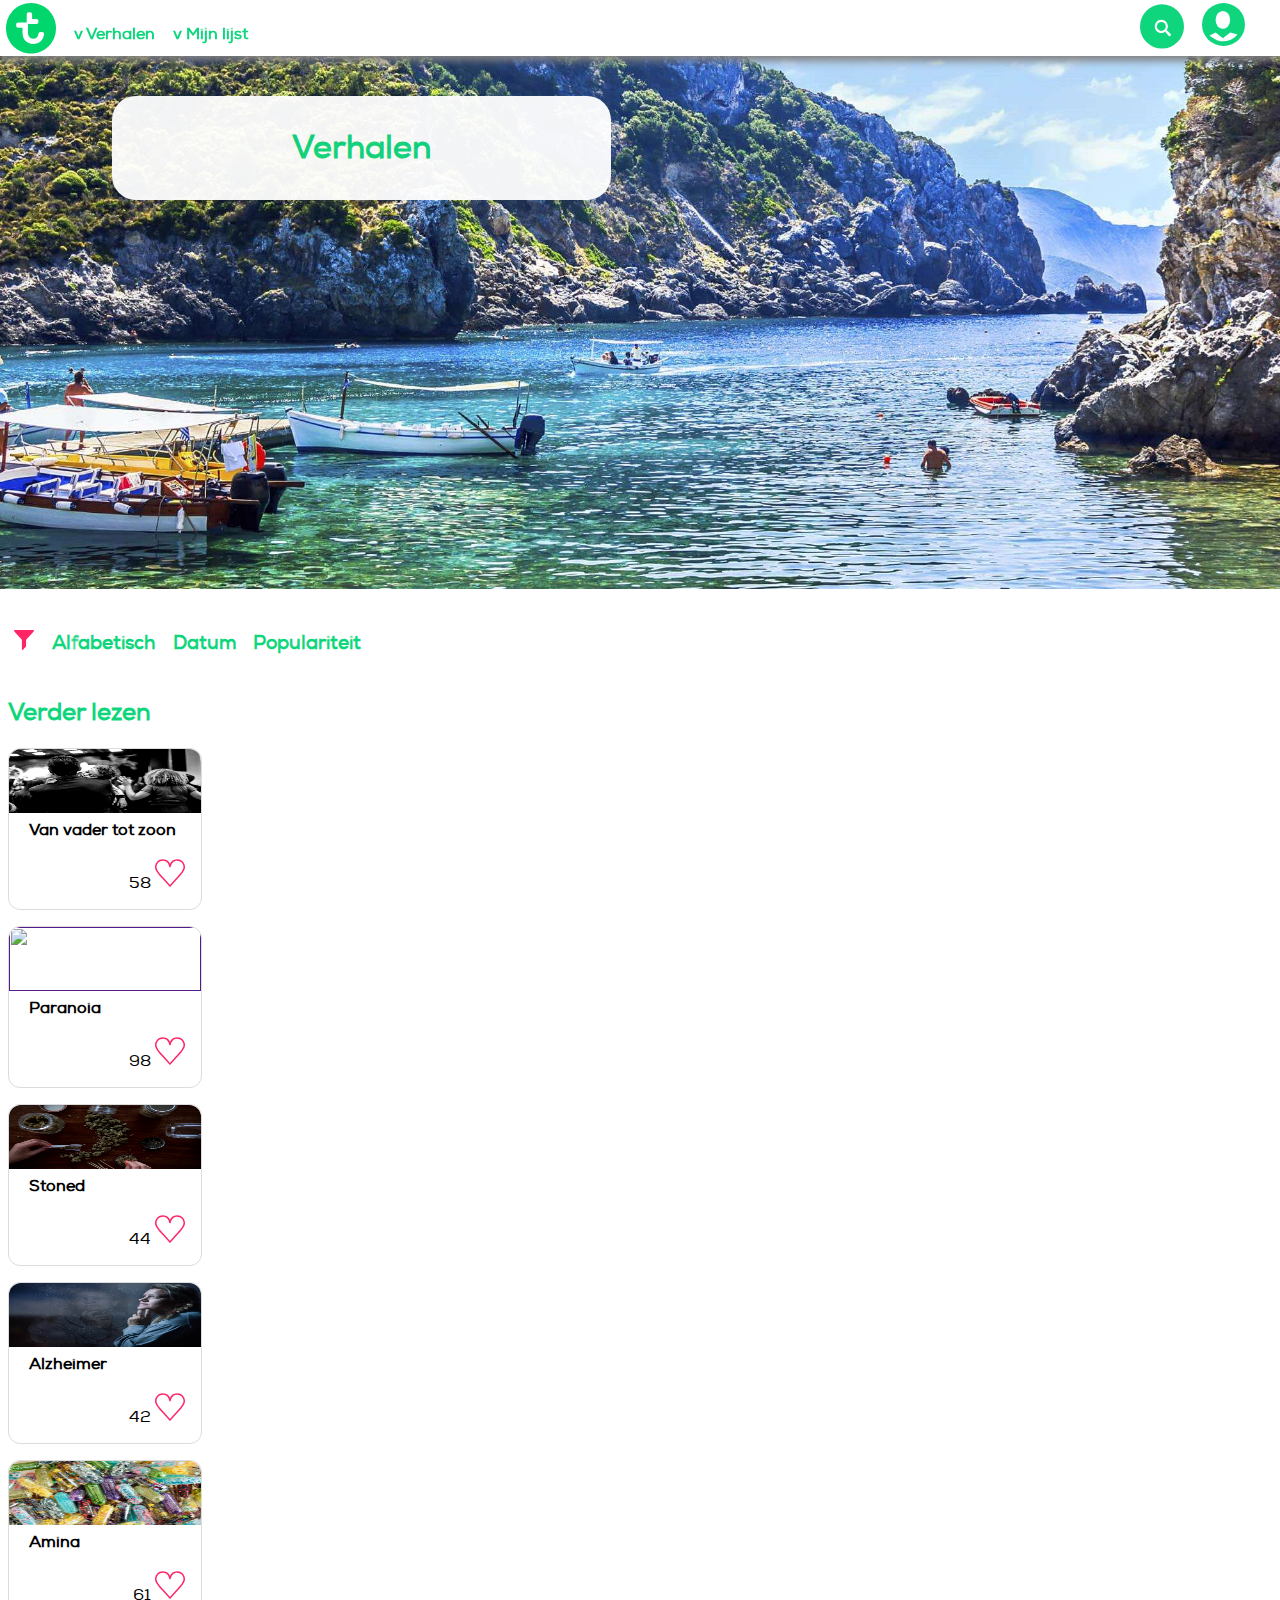
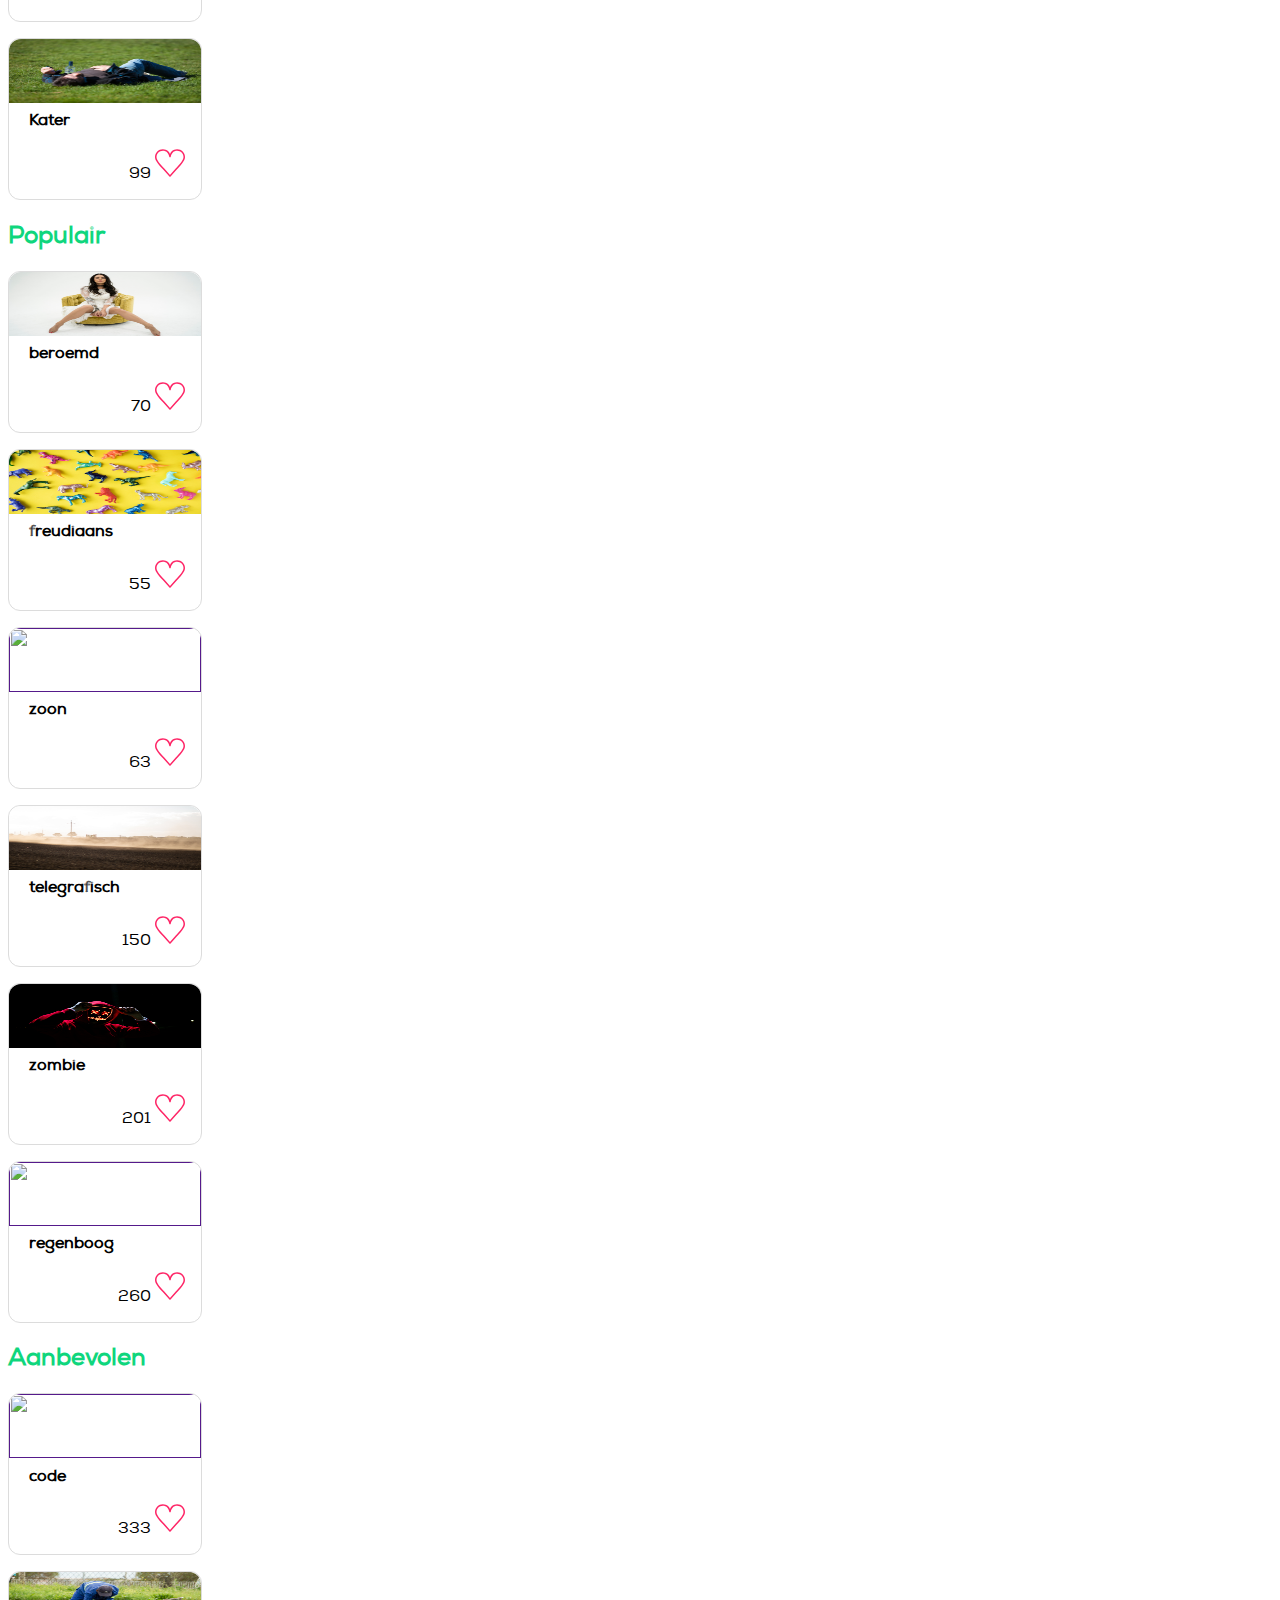
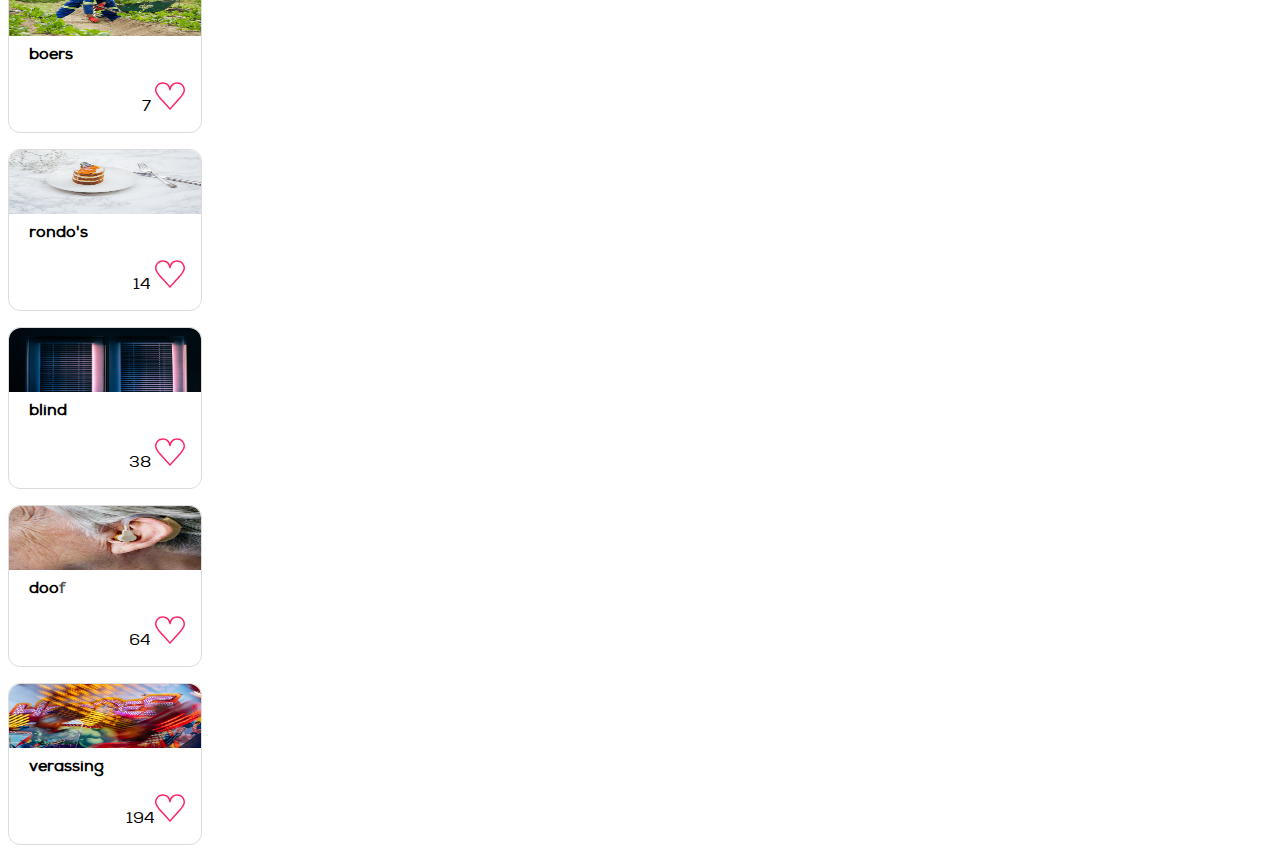
==== index.html @ 75cd0345 "nav got more space" ====
<!DOCTYPE html>
<html lang="en">

<head>
    <meta charset="utf-8">
    <meta name="author" content="Jemiah Sewradj">
    <link rel="stylesheet" href="stylesheet.css">
    <title>Transavia</title>
    

</head>

<body>
   <header>
       <nav>
        <ul>
            <li><a href=""><img src="afbeeldingen/transavia-vector-logo.svg" alt="logo" width="50">

                </a></li>
            <li><a href="">
                    <h4>v Verhalen</h4>
                </a></li>
            <li><a href="">
                    <h4>v Mijn lijst</h4>
                </a>
            </li>
            <li><a href=""><img src="afbeeldingen/zoek.svg" alt="" width="44"></a></li>
            <li><a href=""><img src="afbeeldingen/inloggen.svg" alt="" width="43"></a></li>
        </ul>

    </nav>
   </header>
    <main>
    <img src="afbeeldingen/strand.jpg" alt="">
    <h1>Verhalen</h1>
    <form action="index.html">
        <ul>
            <li><img src="afbeeldingen/filter.svg" alt="" width="20"></li>
            <li><h3>Alfabetisch</h3></li>
            <li><h3>Datum</h3></li>
            <li><h3>Populariteit</h3></li>
        </ul>
    </form>


    <div>
        <section>
            <h2>Verder lezen</h2>
            <a href="">
                <article>
                    <img src="afbeeldingen/vanvadertotzoon.jpg" alt="" width="90">
                    <h4>Van vader tot zoon</h4>
                    <div>58 <img src="afbeeldingen/heart.svg" alt="" width="30"></div>
                </article>
            </a>
            <a href="">
                <article>
                    <img src="afbeeldingen/boos.jpg" alt="">
                    <h4>Paranoia</h4>
                    <div>98 <img src="afbeeldingen/heart.svg" alt="" width="30"></div>
                </article>
            </a>
            <a href="">
                <article>
                    <img src="afbeeldingen/stoned.jpg" alt="" width="90">
                    <h4>Stoned</h4>
                    <div>44 <img src="afbeeldingen/heart.svg" alt="" width="30"></div>
                </article>
            </a>
            <a href="">
                <article>
                    <img src="afbeeldingen/alzheimer.jpg" alt="" width="90">
                    <h4>Alzheimer</h4>
                    <div>42 <img src="afbeeldingen/heart.svg" alt="" width="30"></div>
                </article>
            </a>
            <a href="">
                <article>
                    <img src="afbeeldingen/amina.jpg" alt="" width="90">
                    <h4>Amina</h4>
                    <div>61 <img src="afbeeldingen/heart.svg" alt="" width="30"></div>
                </article>
            </a>
            <a href="">
                <article>
                    <img src="afbeeldingen/kater.jpg" alt="">
                    <h4>Kater</h4>
                    <div>99 <img src="afbeeldingen/heart.svg" alt="" width="30"></div>
                </article>
            </a>
        </section>
    </div>
    <div>

        <section>
            <h2>Populair</h2>
            <a href="">
                <article>
                    <img src="afbeeldingen/beroemd.jpg" alt="" width="90">
                    <h4>beroemd</h4>
                    <div>70 <img src="afbeeldingen/heart.svg" alt="" width="30"></div>
                </article>
            </a>
            <a href="">
                <article>
                    <img src="afbeeldingen/freudiaans.jpg" alt="" width="90">
                    <h4>freudiaans</h4>
                    <div>55 <img src="afbeeldingen/heart.svg" alt="" width="30"></div>
                </article>
            </a>
            <a href="">
                <article>
                    <img src="afbeeldingen/zoon.jpg" alt="" width="90">
                    <h4>zoon</h4>
                    <div>63 <img src="afbeeldingen/heart.svg" alt="" width="30"></div>
                </article>
            </a>
            <a href="">
                <article>
                    <img src="afbeeldingen/telegraaf.jpg" alt="" width="90">
                    <h4>telegrafisch</h4>
                    <div>150 <img src="afbeeldingen/heart.svg" alt="" width="30"></div>
                </article>
            </a>
            <a href="">
                <article>
                    <img src="afbeeldingen/zombie.jpg" alt="" width="90">
                    <h4>zombie</h4>
                    <div>201 <img src="afbeeldingen/heart.svg" alt="" width="30"></div>
                </article>
            </a>
            <a href="">
                <article>
                    <img src="afbeeldingen/regenboog.jpg" alt="">
                    <h4>regenboog</h4>
                    <div>260 <img src="afbeeldingen/heart.svg" alt="" width="30"></div>
                </article>
            </a>
        </section>
    </div>

    <div>
        <section>
            <h2>Aanbevolen</h2>
            <a href="">
                <article>
                    <img src="afbeeldingen/code.jpg" alt="" width="90">
                    <h4>code</h4>
                    <div>333 <img src="afbeeldingen/heart.svg" alt="" width="30"></div>
                </article>
            </a>
            <a href="">
                <article>
                    <img src="afbeeldingen/boers.jpg" alt="" width="90">
                    <h4>boers</h4>
                    <div>7 <img src="afbeeldingen/heart.svg" alt="" width="30"></div>
                </article>
            </a>
            <a href="">
                <article>
                    <img src="afbeeldingen/rondo.jpg" alt="" width="90">
                    <h4>rondo's</h4>
                    <div>14 <img src="afbeeldingen/heart.svg" alt="" width="30"></div>
                </article>
            </a>
            <a href="">
                <article>
                    <img src="afbeeldingen/blind.jpg" alt="" width="90">
                    <h4>blind</h4>
                    <div>38 <img src="afbeeldingen/heart.svg" alt="" width="30"></div>
                </article>
            </a>
            <a href="">
                <article>
                    <img src="afbeeldingen/doof.jpg" alt="" width="90">
                    <h4>doof</h4>
                    <div>64 <img src="afbeeldingen/heart.svg" alt="" width="30"></div>
                </article>
            </a>
            <a href="">
                <article>
                    <img src="afbeeldingen/verassing.jpg" alt="" width="90">
                    <h4>verassing</h4>

                    <div>194<img src="afbeeldingen/heart.svg" alt="" width="30"></div>
                </article>
            </a>
        </section>
    </div>
</main>
</body>



</html>
---- stylesheet.css ----
/*bron: https://www.youtube.com/watch?v=QhhYZJFOZnY*/
@font-face {
    font-family: 'nexa';
    src: url(fonts/Nexa_Regular-webfont.ttf);
    font-style: normal;
}

body {
    background: white;
    margin-top: 0;
}

main {
    padding-top: 3.5rem;
}

h1,h2,h3,h4,h5 {
    color: #0FD67D;
    font: 2.375rem;
    font-family: nexa;
}

button {
    border-radius: 0.125em;
    background: #0FD67D;
    color: white;
    border: black;
}

a {
    text-decoration-line: none;
}

main+div {
    display: flex;
    justify-content: left;
    overflow-x: scroll;
    overflow: hidden;
}

article {
    border-radius: .75em;
    width: 12em;
    height: 10em;
    position: relative;
    border: .05em solid gainsboro;
    background: white;
    margin-bottom: 1em;
}

article:nth-of-type(1) div {
    position: absolute;
    right: 1em;
    bottom: 1em;
    margin-left:-0.5em;  
    font-family: nexa;
    color: black;
}

article > img {
    border: 2em;
    position: absolute;
    width: 12em;
    height: 4em;
    border-top-left-radius: .75em;
    border-top-right-radius: .75em;
}

article:nth-of-type(1) h4 {
    padding-top: 2em;
    position: absolute;
    left: 1.125em;
    padding: .125em;
    top: 3em;
    font-family: nexa;
    color: black;
    
    
}

ul {
    list-style: none;
    flex-direction: row;
    display: flex;
    padding: .2em;
    padding-left: 1em;
    margin-left: 0em;
}

nav > ul {
    box-sizing: border-box;
    box-shadow: 0em .3em .5em grey;
    position: fixed;
    background: white;
    z-index: 100;
    width: 100vw; 
    margin-top: 0;
    margin-left: -0.5em;
    height: 3.5rem; 
}


form > ul {
    background-color: #F3E5D9#FE2566;
    width: 100vw;
    margin-right: -1em;
    
}

form > ul > li > img{
    margin-top:1.1em;
    margin-left: .3em;
}

li {
    margin-right: 2em;
    margin-left: -.9em;
}

h1 {
    text-align: center;
    background-color: white;
    opacity: 0.95;
    padding: 1em;
    margin-left: 2em;
    margin-right: 2em;
    margin-top: -1em;
    border-radius: .75em;
    position: absolute;
    top: 4em;
    left:1.5em;
    width: 34vw;


}
main>img{
    width: 100vw;
    margin-left: -0.5em;  
}

nav > ul > li:nth-child(3){
   flex-grow: 2;
margin-right: -2em;

}
nav > ul > li:nth-child(1){
    margin-left: -.6em;
}
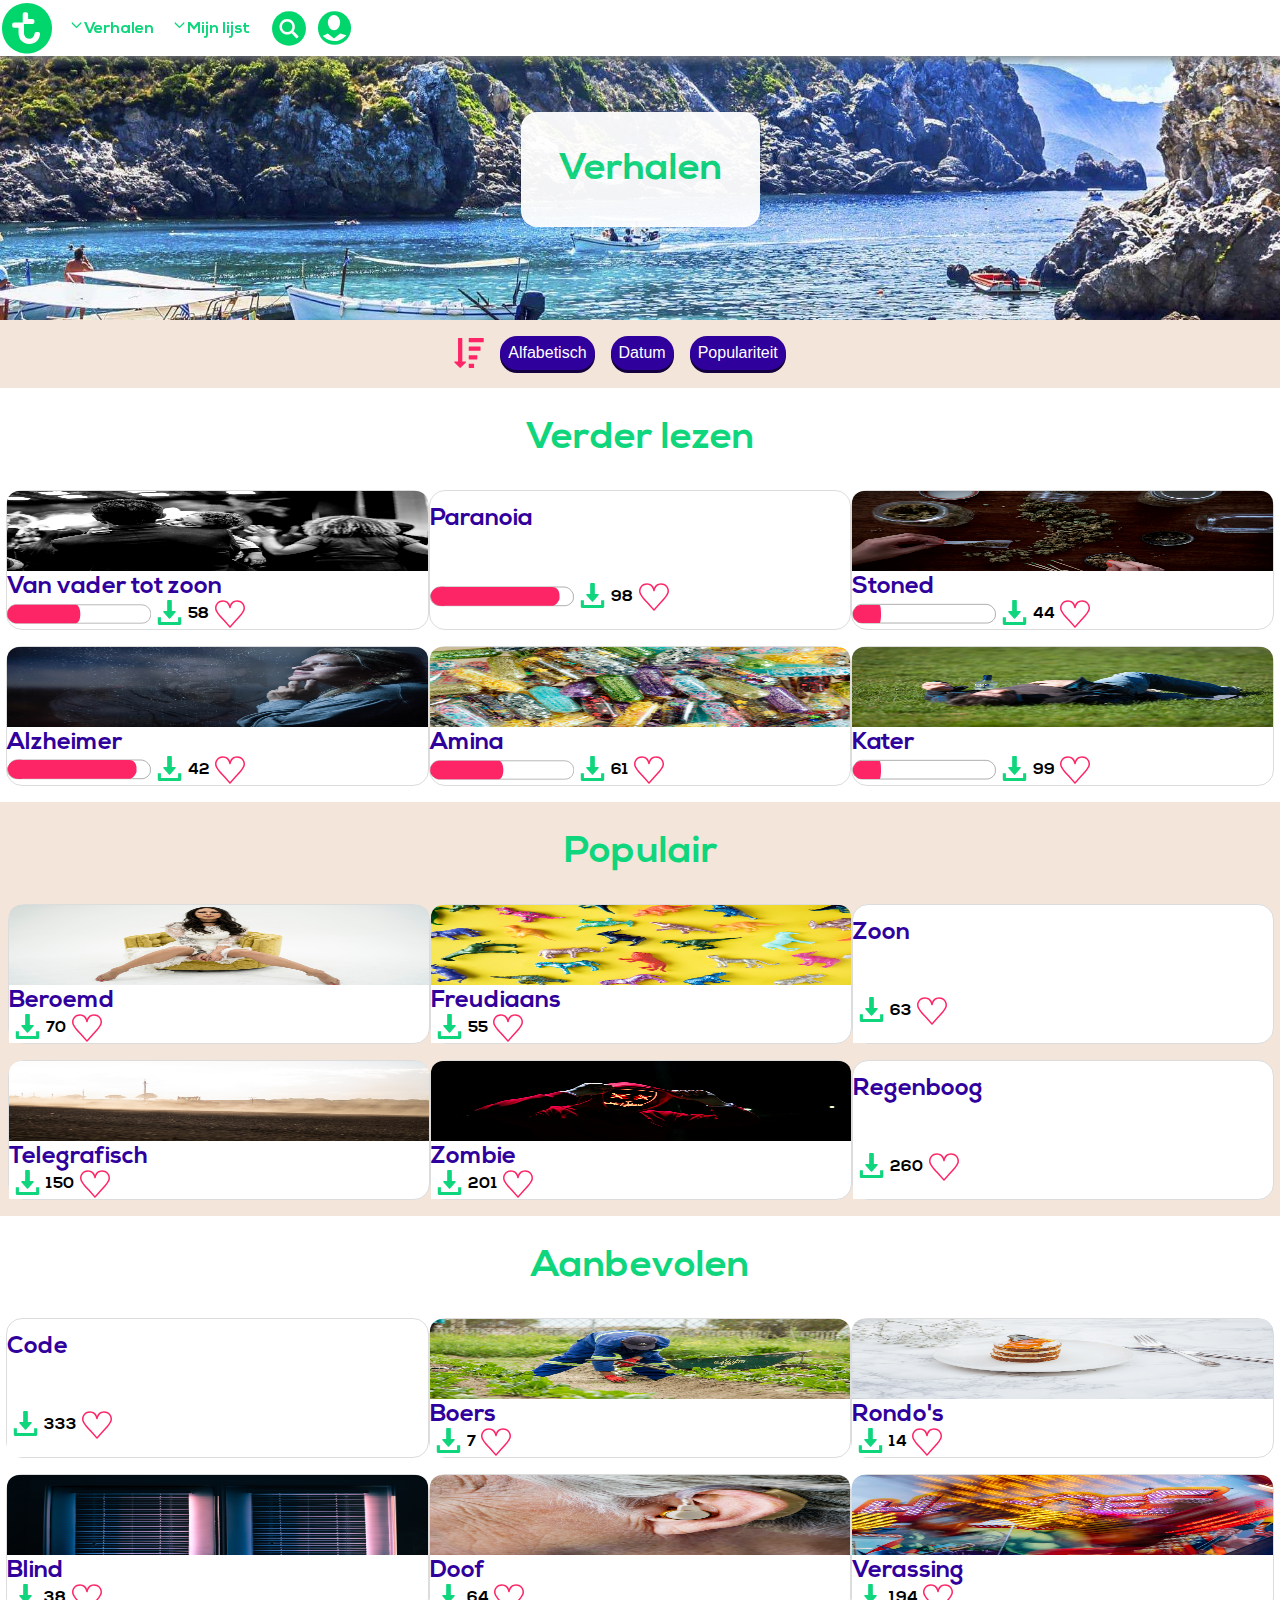
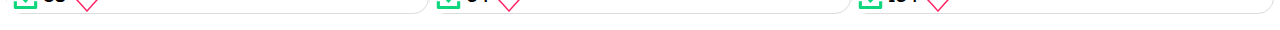
==== commit 440c6872: "verbeteringen" ====
--- a/index.html
+++ b/index.html
@@ -4,190 +4,260 @@
 <head>
     <meta charset="utf-8">
     <meta name="author" content="Jemiah Sewradj">
+    <meta name="viewport" content="width=device-width, initial-scale=1.0">
     <link rel="stylesheet" href="stylesheet.css">
     <title>Transavia</title>
-    
+
 
 </head>
 
 <body>
-   <header>
-       <nav>
-        <ul>
-            <li><a href=""><img src="afbeeldingen/transavia-vector-logo.svg" alt="logo" width="50">
-
-                </a></li>
-            <li><a href="">
-                    <h4>v Verhalen</h4>
-                </a></li>
-            <li><a href="">
-                    <h4>v Mijn lijst</h4>
-                </a>
-            </li>
-            <li><a href=""><img src="afbeeldingen/zoek.svg" alt="" width="44"></a></li>
-            <li><a href=""><img src="afbeeldingen/inloggen.svg" alt="" width="43"></a></li>
-        </ul>
-
-    </nav>
-   </header>
+    <header>
+        <nav>
+            <ul>
+                <li><a href=""><img src="afbeeldingen/transavia-vector-logo.svg" alt="logo" width="50"></a></li>
+                <li>
+                    <a href="index.html"><img src="afbeeldingen/down-arrow.svg" alt="" width="15">Verhalen</a>
+                </li>
+                <li><a href="mijnlijst.html">
+                        <img src="afbeeldingen/down-arrow.svg" alt="" width="15">Mijn lijst
+                    </a>
+                </li>
+                <li><a href=""><img src="afbeeldingen/zoek-icoon.svg" alt="" width="44"></a></li>
+                <li><a href="inloggen.html"><img src="afbeeldingen/inlog-icoon.svg" alt="" width="43"></a></li>
+            </ul>
+
+        </nav>
+        <h1>Verhalen</h1>
+    </header>
     <main>
-    <img src="afbeeldingen/strand.jpg" alt="">
-    <h1>Verhalen</h1>
-    <form action="index.html">
-        <ul>
-            <li><img src="afbeeldingen/filter.svg" alt="" width="20"></li>
-            <li><h3>Alfabetisch</h3></li>
-            <li><h3>Datum</h3></li>
-            <li><h3>Populariteit</h3></li>
-        </ul>
-    </form>
-
-
-    <div>
+
+        <form action="index.html">
+            <ul>
+                <li><img src="afbeeldingen/sort-by-attributes.svg" alt="" width="30"></li>
+                <li>
+                    <button>
+                        Alfabetisch
+                    </button>
+                </li>
+                <li>
+                    <button>
+                        Datum
+                    </button>
+                </li>
+                <li>
+                    <button>
+                        Populariteit
+                    </button>
+                </li>
+            </ul>
+        </form>
+
+
         <section>
             <h2>Verder lezen</h2>
-            <a href="">
-                <article>
-                    <img src="afbeeldingen/vanvadertotzoon.jpg" alt="" width="90">
-                    <h4>Van vader tot zoon</h4>
-                    <div>58 <img src="afbeeldingen/heart.svg" alt="" width="30"></div>
-                </article>
-            </a>
-            <a href="">
-                <article>
-                    <img src="afbeeldingen/boos.jpg" alt="">
-                    <h4>Paranoia</h4>
+            <div>
+                <article>
+                    <a href="">
+                        <img src="afbeeldingen/vanvadertotzoon.jpg" alt="" width="90">
+                        <h4>Van vader tot zoon</h4>
+                    </a>
+                    <footer>
+                        <img class="progressiebalk" src="afbeeldingen/progressie.svg" alt="">
+                        <button><img src="afbeeldingen/download.svg" alt="" width="25"></button>
+                        <div>58 <img src="afbeeldingen/heart.svg" alt="" width="30"></div>
+                    </footer>
+                </article>
+
+
+                <article>
+                    <a href="">
+                        <img src="afbeeldingen/boos.jpg" alt="">
+                        <h4>Paranoia</h4>
+                    </a>
+                    <img class="progressiebalk" src="afbeeldingen/progressie1.0.svg" alt="">
+                    <button><img src="afbeeldingen/download.svg" alt="" width="25"></button>
                     <div>98 <img src="afbeeldingen/heart.svg" alt="" width="30"></div>
                 </article>
-            </a>
-            <a href="">
-                <article>
-                    <img src="afbeeldingen/stoned.jpg" alt="" width="90">
-                    <h4>Stoned</h4>
+
+
+                <article>
+                    <a href="">
+                        <img src="afbeeldingen/stoned.jpg" alt="" width="90">
+                        <h4>Stoned</h4>
+                    </a>
+                    <img class="progressiebalk" src="afbeeldingen/progressie2.0.svg" alt="">
+                    <button><img src="afbeeldingen/download.svg" alt="" width="25"></button>
                     <div>44 <img src="afbeeldingen/heart.svg" alt="" width="30"></div>
                 </article>
-            </a>
-            <a href="">
-                <article>
-                    <img src="afbeeldingen/alzheimer.jpg" alt="" width="90">
-                    <h4>Alzheimer</h4>
+
+                <article>
+                    <a href="">
+                        <img src="afbeeldingen/alzheimer.jpg" alt="" width="90">
+                        <h4>Alzheimer</h4>
+                    </a>
+                    <img class="progressiebalk" src="afbeeldingen/progressie1.0.svg" alt="">
+                    <button><img src="afbeeldingen/download.svg" alt="" width="25"></button>
                     <div>42 <img src="afbeeldingen/heart.svg" alt="" width="30"></div>
                 </article>
-            </a>
-            <a href="">
-                <article>
-                    <img src="afbeeldingen/amina.jpg" alt="" width="90">
-                    <h4>Amina</h4>
+
+
+                <article>
+                    <a href="">
+                        <img src="afbeeldingen/amina.jpg" alt="" width="90">
+                        <h4>Amina</h4>
+                    </a>
+                    <img class="progressiebalk" src="afbeeldingen/progressie.svg" alt="">
+                    <button><img src="afbeeldingen/download.svg" alt="" width="25"></button>
                     <div>61 <img src="afbeeldingen/heart.svg" alt="" width="30"></div>
                 </article>
-            </a>
-            <a href="">
-                <article>
-                    <img src="afbeeldingen/kater.jpg" alt="">
-                    <h4>Kater</h4>
+
+
+                <article>
+                    <a href="">
+                        <img src="afbeeldingen/kater.jpg" alt="">
+                        <h4>Kater</h4>
+                    </a>
+                    <img class="progressiebalk" src="afbeeldingen/progressie2.0.svg" alt="">
+                    <button><img src="afbeeldingen/download.svg" alt="" width="25"></button>
                     <div>99 <img src="afbeeldingen/heart.svg" alt="" width="30"></div>
                 </article>
-            </a>
+
+            </div>
         </section>
-    </div>
-    <div>
 
         <section>
             <h2>Populair</h2>
-            <a href="">
-                <article>
-                    <img src="afbeeldingen/beroemd.jpg" alt="" width="90">
-                    <h4>beroemd</h4>
+            <div>
+
+                <article>
+                    <a href="">
+                        <img src="afbeeldingen/beroemd.jpg" alt="" width="90">
+                        <h4>Beroemd</h4>
+                    </a>
+                    <button><img src="afbeeldingen/download.svg" alt="" width="25"></button>
                     <div>70 <img src="afbeeldingen/heart.svg" alt="" width="30"></div>
                 </article>
-            </a>
-            <a href="">
-                <article>
-                    <img src="afbeeldingen/freudiaans.jpg" alt="" width="90">
-                    <h4>freudiaans</h4>
+
+
+                <article>
+                    <a href="">
+                        <img src="afbeeldingen/freudiaans.jpg" alt="" width="90">
+                        <h4>Freudiaans</h4>
+                    </a>
+                    <button><img src="afbeeldingen/download.svg" alt="" width="25"></button>
                     <div>55 <img src="afbeeldingen/heart.svg" alt="" width="30"></div>
                 </article>
-            </a>
-            <a href="">
-                <article>
-                    <img src="afbeeldingen/zoon.jpg" alt="" width="90">
-                    <h4>zoon</h4>
+
+
+                <article>
+                    <a href="">
+                        <img src="afbeeldingen/zoon.jpg" alt="" width="90">
+                        <h4>Zoon</h4>
+                    </a>
+                    <button><img src="afbeeldingen/download.svg" alt="" width="25"></button>
                     <div>63 <img src="afbeeldingen/heart.svg" alt="" width="30"></div>
                 </article>
-            </a>
-            <a href="">
-                <article>
-                    <img src="afbeeldingen/telegraaf.jpg" alt="" width="90">
-                    <h4>telegrafisch</h4>
+
+
+                <article>
+                    <a href="">
+                        <img src="afbeeldingen/telegraaf.jpg" alt="" width="90">
+                        <h4>Telegrafisch</h4>
+                    </a>
+                    <button><img src="afbeeldingen/download.svg" alt="" width="25"></button>
                     <div>150 <img src="afbeeldingen/heart.svg" alt="" width="30"></div>
                 </article>
-            </a>
-            <a href="">
-                <article>
-                    <img src="afbeeldingen/zombie.jpg" alt="" width="90">
-                    <h4>zombie</h4>
+
+
+                <article>
+                    <a href="">
+                        <img src="afbeeldingen/zombie.jpg" alt="" width="90">
+                        <h4>Zombie</h4>
+                    </a>
+                    <button><img src="afbeeldingen/download.svg" alt="" width="25"></button>
                     <div>201 <img src="afbeeldingen/heart.svg" alt="" width="30"></div>
                 </article>
-            </a>
-            <a href="">
-                <article>
-                    <img src="afbeeldingen/regenboog.jpg" alt="">
-                    <h4>regenboog</h4>
+
+
+                <article>
+                    <a href="">
+                        <img src="afbeeldingen/regenboog.jpg" alt="">
+                        <h4>Regenboog</h4>
+                    </a>
+                    <button><img src="afbeeldingen/download.svg" alt="" width="25"></button>
                     <div>260 <img src="afbeeldingen/heart.svg" alt="" width="30"></div>
                 </article>
-            </a>
+
+            </div>
         </section>
-    </div>
-
-    <div>
+
         <section>
             <h2>Aanbevolen</h2>
-            <a href="">
-                <article>
-                    <img src="afbeeldingen/code.jpg" alt="" width="90">
-                    <h4>code</h4>
+            <div>
+                <article>
+                    <a href="">
+                        <img src="afbeeldingen/code.jpg" alt="" width="90">
+                        <h4>Code</h4>
+                    </a>
+                    <button><img src="afbeeldingen/download.svg" alt="" width="25"></button>
                     <div>333 <img src="afbeeldingen/heart.svg" alt="" width="30"></div>
                 </article>
-            </a>
-            <a href="">
-                <article>
-                    <img src="afbeeldingen/boers.jpg" alt="" width="90">
-                    <h4>boers</h4>
+
+
+                <article>
+                    <a href="">
+                        <img src="afbeeldingen/boers.jpg" alt="" width="90">
+                        <h4>Boers</h4>
+                    </a>
+                    <button><img src="afbeeldingen/download.svg" alt="" width="25"></button>
                     <div>7 <img src="afbeeldingen/heart.svg" alt="" width="30"></div>
                 </article>
-            </a>
-            <a href="">
-                <article>
-                    <img src="afbeeldingen/rondo.jpg" alt="" width="90">
-                    <h4>rondo's</h4>
+
+
+                <article>
+                    <a href="">
+                        <img src="afbeeldingen/rondo.jpg" alt="" width="90">
+                        <h4>Rondo's</h4>
+                    </a>
+                    <button><img src="afbeeldingen/download.svg" alt="" width="25"></button>
                     <div>14 <img src="afbeeldingen/heart.svg" alt="" width="30"></div>
                 </article>
-            </a>
-            <a href="">
-                <article>
-                    <img src="afbeeldingen/blind.jpg" alt="" width="90">
-                    <h4>blind</h4>
+
+
+                <article>
+                    <a href="">
+                        <img src="afbeeldingen/blind.jpg" alt="" width="90">
+                        <h4>Blind</h4>
+                    </a>
+                    <button><img src="afbeeldingen/download.svg" alt="" width="25"></button>
                     <div>38 <img src="afbeeldingen/heart.svg" alt="" width="30"></div>
                 </article>
-            </a>
-            <a href="">
-                <article>
-                    <img src="afbeeldingen/doof.jpg" alt="" width="90">
-                    <h4>doof</h4>
+
+
+                <article>
+                    <a href="">
+                        <img src="afbeeldingen/doof.jpg" alt="" width="90">
+                        <h4>Doof</h4>
+                    </a>
+                    <button><img src="afbeeldingen/download.svg" alt="" width="25"></button>
                     <div>64 <img src="afbeeldingen/heart.svg" alt="" width="30"></div>
                 </article>
-            </a>
-            <a href="">
-                <article>
-                    <img src="afbeeldingen/verassing.jpg" alt="" width="90">
-                    <h4>verassing</h4>
-
+
+
+                <article>
+                    <a href="">
+                        <img src="afbeeldingen/verassing.jpg" alt="" width="90">
+                        <h4>Verassing</h4>
+                    </a>
+                    <button><img src="afbeeldingen/download.svg" alt="" width="25"></button>
                     <div>194<img src="afbeeldingen/heart.svg" alt="" width="30"></div>
                 </article>
-            </a>
+
+            </div>
         </section>
-    </div>
-</main>
+
+    </main>
 </body>
 
 
--- a/stylesheet.css
+++ b/stylesheet.css
@@ -1,150 +1,388 @@
 /*bron: https://www.youtube.com/watch?v=QhhYZJFOZnY*/
+
 @font-face {
     font-family: 'nexa';
-    src: url(fonts/Nexa_Regular-webfont.ttf);
+    src: url(fonts/Nexa_Bold.ttf);
     font-style: normal;
 }
 
 body {
     background: white;
+    margin: 0;
+    width: 100vw;
+    padding: 0;
+    font-family: nexa;
+}
+
+* {
+    box-sizing: border-box;
+}
+
+h1,
+h2,
+h3 {
+    color: #0FD67D;
+
+    font-size: 2.375rem;
+}
+
+section > h2 {
+    text-align: center;
+}
+
+
+h4 {
+
+    font-size: 1.5rem;
+}
+
+h5 {
+
+    font-size: 1.25rem;
+}
+
+h6 {
+
+    font-size: 1rem;
+}
+
+a {
+    text-decoration-line: none;
+}
+
+li {
+    margin-right: 2em;
+    margin-left: -.9em;
+}
+
+/*======HEADER======*/
+nav > ul {
+
+    box-shadow: 0em .2em .6em grey;
+    position: fixed;
+    top: 0;
+    background: white;
+    z-index: 100;
     margin-top: 0;
-}
-
+    height: 3.5rem;
+    margin-right: auto;
+    width: 100%;
+}
+
+nav > ul > li:nth-child(1) {}
+
+nav > ul > li:nth-child(2) {
+    margin-top: 0.9em;
+}
+
+
+nav > ul > li:nth-child(4) {
+    margin-top: 0.2em;
+    margin-right: 1em;
+
+}
+
+nav > ul > li:nth-child(3) {
+    margin-top: 0.9em;
+    flex-grow: ;
+}
+
+nav > ul > li:nth-child(5) {
+    margin-top: 0.2em;
+    /margin-right: 0em;
+}
+
+nav > ul > li > a {
+    color: #0FD67D;
+    font: 2.375rem;
+
+}
+
+nav > ul > li > a:hover {
+    color: #30009D;
+}
+
+/*========FORM=========*/
+form > ul > li > button {
+    background-color: #30009D;
+    padding: 0.5em;
+    border-radius: 6.25em;
+    font-size: 1rem;
+    color: white;
+    border: none;
+    box-shadow: 0px 3px 0px 0px #14003E;
+    margin-left: -0.1em;
+}
+
+
+
+form > button:hover {
+    background-color: #623DB5;
+    box-shadow: 0px 3px 0px 0px #150044;
+
+}
+
+main > form > ul > li > img {
+    margin-top: -0.4em;
+    padding-top: 0.5em;
+    margin-left: 0.4em;
+
+}
+
+ul {
+    list-style: none;
+    flex-direction: row;
+    display: flex;
+    padding: .2em;
+    padding-left: 1em;
+    margin-left: 0em;
+}
+
+
+form > ul {
+    background-color: #F3E5D9;
+    width: 100vw;
+    padding: 1em;
+    margin-top: 0;
+    margin-bottom: 0;
+    justify-content: center;
+}
+
+form > ul > li > img {
+    margin-top: 1.1em;
+    margin-left: .3em;
+}
+
+/*=======MAIN=======*/
 main {
     padding-top: 3.5rem;
-}
-
-h1,h2,h3,h4,h5 {
-    color: #0FD67D;
-    font: 2.375rem;
-    font-family: nexa;
-}
-
-button {
-    border-radius: 0.125em;
-    background: #0FD67D;
-    color: white;
-    border: black;
-}
-
-a {
-    text-decoration-line: none;
-}
-
-main+div {
+    display: grid;
+    position: relative;
+
+}
+
+header {
+    width: 100%;
+    height: 20em;
+    background-size: cover;
+    background-image: url(afbeeldingen/strand.jpg);
+    margin-bottom: -3.5em;
+    padding-top: 7rem;
+}
+
+
+header h1 {
+    text-align: center;
+    background-color: white;
+    opacity: 0.95;
+    padding: 1em;
+    margin: 0 auto;
+    border-radius: 1rem;
+    display: table;
+}
+
+section > div {
     display: flex;
     justify-content: left;
     overflow-x: scroll;
-    overflow: hidden;
+    max-width: 100vw;
+}
+
+section {
+    justify-content: center;
+    /*    overflow: hidden;*/
+}
+
+.progressiebalk {
+    display: flex;
+    bottom: -1em;
+    width: 9em;
+    left: 0.9em;
 }
 
 article {
-    border-radius: .75em;
-    width: 12em;
+    border-radius: 1rem;
+    /*
+    width: 21em;
     height: 10em;
+*/
     position: relative;
     border: .05em solid gainsboro;
     background: white;
     margin-bottom: 1em;
-}
-
-article:nth-of-type(1) div {
-    position: absolute;
-    right: 1em;
-    bottom: 1em;
-    margin-left:-0.5em;  
-    font-family: nexa;
+    /*    margin-right: .8em;*/
+
+    display: flex;
+    flex-wrap: wrap;
+
+
+}
+
+article a {
+    width: 100%;
+}
+
+article > h4 {
+    margin-top: -0.8em;
+    margin-left: -0.7em;
+}
+
+article > img:nth-child(2) {
+    /*    margin: 2em;*/
+}
+
+article div {
+    /*    position: absolute;*/
+    /*    right: 1em;*/
+    /*    bottom: 1em;*/
+
     color: black;
-}
-
-article > img {
+    display: flex;
+    align-items: center;
+}
+
+article div > img {
+    /*    margin-bottom: -0.65em;*/
+    margin-left: 0.3em;
+    /*    right: 2em;*/
+
+}
+
+article footer {
+    display: flex;
+    width: 100%;
+}
+
+
+article a > img {
     border: 2em;
-    position: absolute;
-    width: 12em;
-    height: 4em;
+    /*    position: absolute;*/
+    width: 100%;
+    max-height: 5em;
     border-top-left-radius: .75em;
     border-top-right-radius: .75em;
 }
 
-article:nth-of-type(1) h4 {
-    padding-top: 2em;
-    position: absolute;
-    left: 1.125em;
-    padding: .125em;
-    top: 3em;
-    font-family: nexa;
-    color: black;
-    
-    
-}
-
-ul {
-    list-style: none;
-    flex-direction: row;
-    display: flex;
-    padding: .2em;
-    padding-left: 1em;
-    margin-left: 0em;
-}
-
-nav > ul {
-    box-sizing: border-box;
-    box-shadow: 0em .3em .5em grey;
-    position: fixed;
+article h4 {
+    /*    padding-top: 2em;*/
+    /*    position: absolute;*/
+    /*    left: 1.125em;*/
+    /*    padding: .125em;*/
+    /*    top: 4.5em;*/
+    margin: 0;
+
+    color: #30009D;
+}
+
+
+section:nth-of-type(2) {
+    background-color: #F3E5D9;
+    padding-left: 0.6em;
+    margin-left: -0.5em;
+}
+
+article button {
+    background-color: white;
+    border: none;
+    /left: 13em;
+}
+
+
+/*===========INLOGGEN===========*/
+body > form {
+    margin: auto;
     background: white;
-    z-index: 100;
-    width: 100vw; 
-    margin-top: 0;
-    margin-left: -0.5em;
-    height: 3.5rem; 
-}
-
-
-form > ul {
-    background-color: #F3E5D9#FE2566;
-    width: 100vw;
-    margin-right: -1em;
-    
-}
-
-form > ul > li > img{
-    margin-top:1.1em;
-    margin-left: .3em;
-}
-
-li {
-    margin-right: 2em;
-    margin-left: -.9em;
-}
-
-h1 {
-    text-align: center;
-    background-color: white;
     opacity: 0.95;
-    padding: 1em;
-    margin-left: 2em;
-    margin-right: 2em;
-    margin-top: -1em;
-    border-radius: .75em;
-    position: absolute;
-    top: 4em;
-    left:1.5em;
-    width: 34vw;
-
-
-}
-main>img{
-    width: 100vw;
-    margin-left: -0.5em;  
-}
-
-nav > ul > li:nth-child(3){
-   flex-grow: 2;
-margin-right: -2em;
-
-}
-nav > ul > li:nth-child(1){
-    margin-left: -.6em;
-}
-
-
+    border-radius: 1rem;
+
+
+}
+
+legend {}
+
+/*======IPHONE FORMAAT========*/
+@media (max-width: 29em) {
+
+    article {
+        min-width: 21em;
+    }
+
+}
+
+/*=======IPAD FORMAAT=========*/
+@media (min-width: 29em) and (max-width: 63.8em) {
+    section > h2 {
+        margin: 0;
+    }
+
+    article {
+        width: 50%;
+    }
+
+    section > div {
+        display: flex;
+        flex-wrap: wrap;
+        justify-content: center;
+
+
+    }
+
+    nav > ul > li:nth-child(5) {
+        margin-top: 0.2em;
+        margin-right: 0.3em;
+
+    }
+
+    form > ul {
+        justify-content: center;
+    }
+
+    h1 {
+        justify-content: center;
+    }
+}
+
+
+
+/*===========LAPTOP FORMAAT===========*/
+@media (min-width: 64em) and (max-width: 162em) {
+    main h1 {}
+
+    section > div {
+        display: flex;
+        flex-wrap: wrap;
+        justify-content: center;
+    }
+
+    nav > ul > li:nth-child(5) {
+        margin-top: 0.2em;
+        margin-right: 1em;
+
+    }
+
+    article {
+        width: 33%;
+    }
+
+    form > ul {
+        justify-content: center;
+    }
+
+    section > div > h2 {
+        justify-content: center;
+    }
+
+    h1 {
+        justify-content: center;
+    }
+}
+
+/*===========Verhaal resposive vormgeven===========*/
+/*======IPHONE FORMAAT========*/
+@media (max-width: 29em)
+
+/*=======IPAD FORMAAT=========*/
+@media (min-width: 29em) and (max-width: 63.8em) {}
+
+/*===========LAPTOP FORMAAT===========*/
+@media (min-width: 64em) and (max-width: 162em) {}
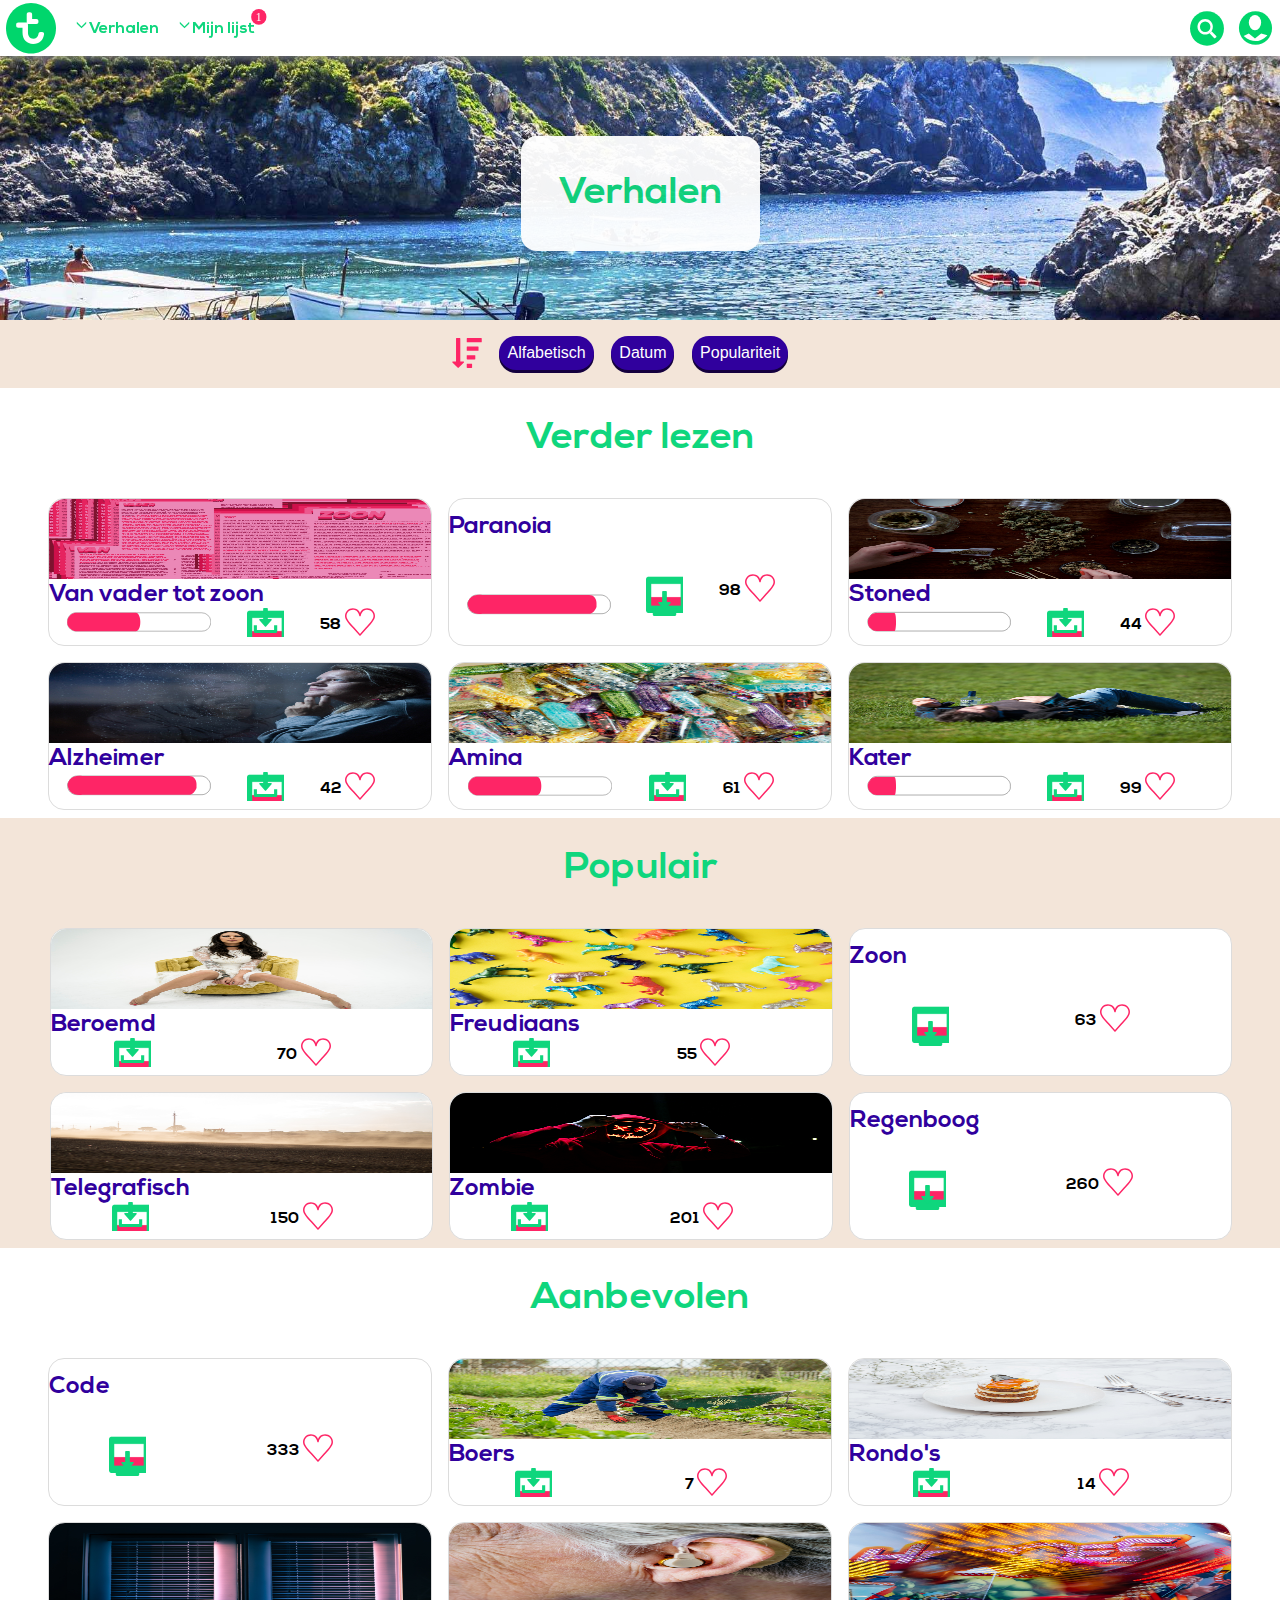
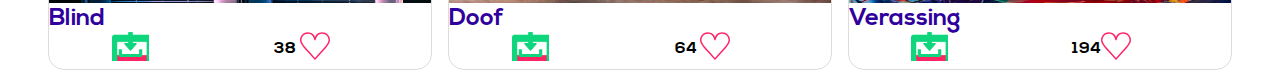
==== commit c64187d0: "verbeteringen" ====
--- a/index.html
+++ b/index.html
@@ -19,7 +19,7 @@
                 <li>
                     <a href="index.html"><img src="afbeeldingen/down-arrow.svg" alt="" width="15">Verhalen</a>
                 </li>
-                <li><a href="mijnlijst.html">
+                <li><a href="mijnlijst.html" class="melding">
                         <img src="afbeeldingen/down-arrow.svg" alt="" width="15">Mijn lijst
                     </a>
                 </li>
@@ -58,13 +58,13 @@
             <h2>Verder lezen</h2>
             <div>
                 <article>
-                    <a href="">
-                        <img src="afbeeldingen/vanvadertotzoon.jpg" alt="" width="90">
+                    <a href="vanvadertotzoon.html">
+                        <img src="afbeeldingen/verhaal1.jpg" alt="" width="90">
                         <h4>Van vader tot zoon</h4>
                     </a>
                     <footer>
                         <img class="progressiebalk" src="afbeeldingen/progressie.svg" alt="">
-                        <button><img src="afbeeldingen/download.svg" alt="" width="25"></button>
+                        <button class="gedownload"><img src="afbeeldingen/download.svg" alt="" width="25"></button>
                         <div>58 <img src="afbeeldingen/heart.svg" alt="" width="30"></div>
                     </footer>
                 </article>
@@ -75,9 +75,11 @@
                         <img src="afbeeldingen/boos.jpg" alt="">
                         <h4>Paranoia</h4>
                     </a>
-                    <img class="progressiebalk" src="afbeeldingen/progressie1.0.svg" alt="">
-                    <button><img src="afbeeldingen/download.svg" alt="" width="25"></button>
-                    <div>98 <img src="afbeeldingen/heart.svg" alt="" width="30"></div>
+                    <footer>
+                        <img class="progressiebalk" src="afbeeldingen/progressie1.0.svg" alt="">
+                        <button><img src="afbeeldingen/download.svg" alt="" width="25" class="gedownload"></button>
+                        <div>98 <img src="afbeeldingen/heart.svg" alt="" width="30"></div>
+                    </footer>
                 </article>
 
 
@@ -86,9 +88,11 @@
                         <img src="afbeeldingen/stoned.jpg" alt="" width="90">
                         <h4>Stoned</h4>
                     </a>
-                    <img class="progressiebalk" src="afbeeldingen/progressie2.0.svg" alt="">
-                    <button><img src="afbeeldingen/download.svg" alt="" width="25"></button>
-                    <div>44 <img src="afbeeldingen/heart.svg" alt="" width="30"></div>
+                    <footer>
+                        <img class="progressiebalk" src="afbeeldingen/progressie2.0.svg" alt="">
+                        <button><img src="afbeeldingen/download.svg" alt="" width="25"></button>
+                        <div>44 <img src="afbeeldingen/heart.svg" alt="" width="30"></div>
+                    </footer>
                 </article>
 
                 <article>
@@ -96,9 +100,11 @@
                         <img src="afbeeldingen/alzheimer.jpg" alt="" width="90">
                         <h4>Alzheimer</h4>
                     </a>
-                    <img class="progressiebalk" src="afbeeldingen/progressie1.0.svg" alt="">
-                    <button><img src="afbeeldingen/download.svg" alt="" width="25"></button>
-                    <div>42 <img src="afbeeldingen/heart.svg" alt="" width="30"></div>
+                    <footer>
+                        <img class="progressiebalk" src="afbeeldingen/progressie1.0.svg" alt="">
+                        <button><img src="afbeeldingen/download.svg" alt="" width="25"></button>
+                        <div>42 <img src="afbeeldingen/heart.svg" alt="" width="30"></div>
+                    </footer>
                 </article>
 
 
@@ -107,9 +113,11 @@
                         <img src="afbeeldingen/amina.jpg" alt="" width="90">
                         <h4>Amina</h4>
                     </a>
-                    <img class="progressiebalk" src="afbeeldingen/progressie.svg" alt="">
-                    <button><img src="afbeeldingen/download.svg" alt="" width="25"></button>
-                    <div>61 <img src="afbeeldingen/heart.svg" alt="" width="30"></div>
+                    <footer>
+                        <img class="progressiebalk" src="afbeeldingen/progressie.svg" alt="">
+                        <button><img src="afbeeldingen/download.svg" alt="" width="25"></button>
+                        <div>61 <img src="afbeeldingen/heart.svg" alt="" width="30"></div>
+                    </footer>
                 </article>
 
 
@@ -118,9 +126,11 @@
                         <img src="afbeeldingen/kater.jpg" alt="">
                         <h4>Kater</h4>
                     </a>
-                    <img class="progressiebalk" src="afbeeldingen/progressie2.0.svg" alt="">
-                    <button><img src="afbeeldingen/download.svg" alt="" width="25"></button>
-                    <div>99 <img src="afbeeldingen/heart.svg" alt="" width="30"></div>
+                    <footer>
+                        <img class="progressiebalk" src="afbeeldingen/progressie2.0.svg" alt="">
+                        <button><img src="afbeeldingen/download.svg" alt="" width="25"></button>
+                        <div>99 <img src="afbeeldingen/heart.svg" alt="" width="30"></div>
+                    </footer>
                 </article>
 
             </div>
@@ -135,8 +145,10 @@
                         <img src="afbeeldingen/beroemd.jpg" alt="" width="90">
                         <h4>Beroemd</h4>
                     </a>
-                    <button><img src="afbeeldingen/download.svg" alt="" width="25"></button>
-                    <div>70 <img src="afbeeldingen/heart.svg" alt="" width="30"></div>
+                    <footer>
+                        <button><img src="afbeeldingen/download.svg" alt="" width="25"></button>
+                        <div>70 <img src="afbeeldingen/heart.svg" alt="" width="30"></div>
+                    </footer>
                 </article>
 
 
@@ -145,8 +157,10 @@
                         <img src="afbeeldingen/freudiaans.jpg" alt="" width="90">
                         <h4>Freudiaans</h4>
                     </a>
-                    <button><img src="afbeeldingen/download.svg" alt="" width="25"></button>
-                    <div>55 <img src="afbeeldingen/heart.svg" alt="" width="30"></div>
+                    <footer>
+                        <button><img src="afbeeldingen/download.svg" alt="" width="25"></button>
+                        <div>55 <img src="afbeeldingen/heart.svg" alt="" width="30"></div>
+                    </footer>
                 </article>
 
 
@@ -155,8 +169,10 @@
                         <img src="afbeeldingen/zoon.jpg" alt="" width="90">
                         <h4>Zoon</h4>
                     </a>
-                    <button><img src="afbeeldingen/download.svg" alt="" width="25"></button>
-                    <div>63 <img src="afbeeldingen/heart.svg" alt="" width="30"></div>
+                    <footer>
+                        <button><img src="afbeeldingen/download.svg" alt="" width="25"></button>
+                        <div>63 <img src="afbeeldingen/heart.svg" alt="" width="30"></div>
+                    </footer>
                 </article>
 
 
@@ -165,8 +181,10 @@
                         <img src="afbeeldingen/telegraaf.jpg" alt="" width="90">
                         <h4>Telegrafisch</h4>
                     </a>
-                    <button><img src="afbeeldingen/download.svg" alt="" width="25"></button>
-                    <div>150 <img src="afbeeldingen/heart.svg" alt="" width="30"></div>
+                    <footer>
+                        <button><img src="afbeeldingen/download.svg" alt="" width="25"></button>
+                        <div>150 <img src="afbeeldingen/heart.svg" alt="" width="30"></div>
+                    </footer>
                 </article>
 
 
@@ -175,8 +193,10 @@
                         <img src="afbeeldingen/zombie.jpg" alt="" width="90">
                         <h4>Zombie</h4>
                     </a>
-                    <button><img src="afbeeldingen/download.svg" alt="" width="25"></button>
-                    <div>201 <img src="afbeeldingen/heart.svg" alt="" width="30"></div>
+                    <footer>
+                        <button><img src="afbeeldingen/download.svg" alt="" width="25"></button>
+                        <div>201 <img src="afbeeldingen/heart.svg" alt="" width="30"></div>
+                    </footer>
                 </article>
 
 
@@ -185,8 +205,10 @@
                         <img src="afbeeldingen/regenboog.jpg" alt="">
                         <h4>Regenboog</h4>
                     </a>
-                    <button><img src="afbeeldingen/download.svg" alt="" width="25"></button>
-                    <div>260 <img src="afbeeldingen/heart.svg" alt="" width="30"></div>
+                    <footer>
+                        <button><img src="afbeeldingen/download.svg" alt="" width="25"></button>
+                        <div>260 <img src="afbeeldingen/heart.svg" alt="" width="30"></div>
+                    </footer>
                 </article>
 
             </div>
@@ -200,8 +222,10 @@
                         <img src="afbeeldingen/code.jpg" alt="" width="90">
                         <h4>Code</h4>
                     </a>
-                    <button><img src="afbeeldingen/download.svg" alt="" width="25"></button>
-                    <div>333 <img src="afbeeldingen/heart.svg" alt="" width="30"></div>
+                    <footer>
+                        <button><img src="afbeeldingen/download.svg" alt="" width="25"></button>
+                        <div>333 <img src="afbeeldingen/heart.svg" alt="" width="30"></div>
+                    </footer>
                 </article>
 
 
@@ -210,8 +234,10 @@
                         <img src="afbeeldingen/boers.jpg" alt="" width="90">
                         <h4>Boers</h4>
                     </a>
-                    <button><img src="afbeeldingen/download.svg" alt="" width="25"></button>
-                    <div>7 <img src="afbeeldingen/heart.svg" alt="" width="30"></div>
+                    <footer>
+                        <button><img src="afbeeldingen/download.svg" alt="" width="25"></button>
+                        <div>7 <img src="afbeeldingen/heart.svg" alt="" width="30"></div>
+                    </footer>
                 </article>
 
 
@@ -220,8 +246,10 @@
                         <img src="afbeeldingen/rondo.jpg" alt="" width="90">
                         <h4>Rondo's</h4>
                     </a>
-                    <button><img src="afbeeldingen/download.svg" alt="" width="25"></button>
-                    <div>14 <img src="afbeeldingen/heart.svg" alt="" width="30"></div>
+                    <footer>
+                        <button><img src="afbeeldingen/download.svg" alt="" width="25"></button>
+                        <div>14 <img src="afbeeldingen/heart.svg" alt="" width="30"></div>
+                    </footer>
                 </article>
 
 
@@ -230,8 +258,10 @@
                         <img src="afbeeldingen/blind.jpg" alt="" width="90">
                         <h4>Blind</h4>
                     </a>
-                    <button><img src="afbeeldingen/download.svg" alt="" width="25"></button>
-                    <div>38 <img src="afbeeldingen/heart.svg" alt="" width="30"></div>
+                    <footer>
+                        <button><img src="afbeeldingen/download.svg" alt="" width="25"></button>
+                        <div>38 <img src="afbeeldingen/heart.svg" alt="" width="30"></div>
+                    </footer>
                 </article>
 
 
@@ -240,8 +270,10 @@
                         <img src="afbeeldingen/doof.jpg" alt="" width="90">
                         <h4>Doof</h4>
                     </a>
-                    <button><img src="afbeeldingen/download.svg" alt="" width="25"></button>
-                    <div>64 <img src="afbeeldingen/heart.svg" alt="" width="30"></div>
+                    <footer>
+                        <button><img src="afbeeldingen/download.svg" alt="" width="25"></button>
+                        <div>64 <img src="afbeeldingen/heart.svg" alt="" width="30"></div>
+                    </footer>
                 </article>
 
 
@@ -250,8 +282,10 @@
                         <img src="afbeeldingen/verassing.jpg" alt="" width="90">
                         <h4>Verassing</h4>
                     </a>
-                    <button><img src="afbeeldingen/download.svg" alt="" width="25"></button>
-                    <div>194<img src="afbeeldingen/heart.svg" alt="" width="30"></div>
+                    <footer>
+                        <button><img src="afbeeldingen/download.svg" alt="" width="25"></button>
+                        <div>194<img src="afbeeldingen/heart.svg" alt="" width="30"></div>
+                    </footer>
                 </article>
 
             </div>
--- a/stylesheet.css
+++ b/stylesheet.css
@@ -1,3 +1,4 @@
+/*======ALGEMEEN======*/
 /*bron: https://www.youtube.com/watch?v=QhhYZJFOZnY*/
 
 @font-face {
@@ -22,7 +23,6 @@
 h2,
 h3 {
     color: #0FD67D;
-
     font-size: 2.375rem;
 }
 
@@ -57,7 +57,6 @@
 
 /*======HEADER======*/
 nav > ul {
-
     box-shadow: 0em .2em .6em grey;
     position: fixed;
     top: 0;
@@ -69,7 +68,9 @@
     width: 100%;
 }
 
-nav > ul > li:nth-child(1) {}
+nav > ul > li:nth-child(1) {
+    padding-left: 0.3em;
+}
 
 nav > ul > li:nth-child(2) {
     margin-top: 0.9em;
@@ -77,19 +78,19 @@
 
 
 nav > ul > li:nth-child(4) {
-    margin-top: 0.2em;
+    padding: 0.2em;
     margin-right: 1em;
 
 }
 
 nav > ul > li:nth-child(3) {
-    margin-top: 0.9em;
-    flex-grow: ;
+    padding-top: 0.9em;
+    flex-grow: 2;
 }
 
 nav > ul > li:nth-child(5) {
     margin-top: 0.2em;
-    /margin-right: 0em;
+    margin-right: 0em;
 }
 
 nav > ul > li > a {
@@ -111,7 +112,7 @@
     color: white;
     border: none;
     box-shadow: 0px 3px 0px 0px #14003E;
-    margin-left: -0.1em;
+
 }
 
 
@@ -167,7 +168,7 @@
     background-size: cover;
     background-image: url(afbeeldingen/strand.jpg);
     margin-bottom: -3.5em;
-    padding-top: 7rem;
+    padding-top: 8.5rem;
 }
 
 
@@ -190,7 +191,7 @@
 
 section {
     justify-content: center;
-    /*    overflow: hidden;*/
+
 }
 
 .progressiebalk {
@@ -202,75 +203,44 @@
 
 article {
     border-radius: 1rem;
-    /*
-    width: 21em;
-    height: 10em;
-*/
     position: relative;
     border: .05em solid gainsboro;
     background: white;
-    margin-bottom: 1em;
-    /*    margin-right: .8em;*/
-
     display: flex;
     flex-wrap: wrap;
-
-
+    margin: 0.5em;
 }
 
 article a {
     width: 100%;
 }
 
-article > h4 {
-    margin-top: -0.8em;
-    margin-left: -0.7em;
-}
-
-article > img:nth-child(2) {
-    /*    margin: 2em;*/
-}
 
 article div {
-    /*    position: absolute;*/
-    /*    right: 1em;*/
-    /*    bottom: 1em;*/
-
     color: black;
-    display: flex;
-    align-items: center;
-}
-
-article div > img {
-    /*    margin-bottom: -0.65em;*/
-    margin-left: 0.3em;
-    /*    right: 2em;*/
-
+}
+
+article div img {
+    margin-bottom: -0.5em;
 }
 
 article footer {
     display: flex;
-    width: 100%;
-}
-
+    width: 90%;
+    justify-content: space-around;
+    margin-bottom: 0.5em;
+}
 
 article a > img {
     border: 2em;
-    /*    position: absolute;*/
     width: 100%;
     max-height: 5em;
-    border-top-left-radius: .75em;
-    border-top-right-radius: .75em;
+    border-top-left-radius: 1rem;
+    border-top-right-radius: 1rem;
 }
 
 article h4 {
-    /*    padding-top: 2em;*/
-    /*    position: absolute;*/
-    /*    left: 1.125em;*/
-    /*    padding: .125em;*/
-    /*    top: 4.5em;*/
     margin: 0;
-
     color: #30009D;
 }
 
@@ -284,7 +254,33 @@
 article button {
     background-color: white;
     border: none;
-    /left: 13em;
+}
+
+/*===========MICRO-INTERACTIONS===========*/
+footer button {
+    background-image: url(afbeeldingen/downloadknop.gif);
+    background-size: 2.5rem;
+    background-repeat: no-repeat;
+}
+
+.melding {
+    background-image: url(afbeeldingen/melding.svg);
+    background-size: 1.5em;
+    background-repeat: no-repeat;
+    background-position: right;
+    padding-top: 1.5em;
+    padding-right: 1em;
+
+}
+
+.kruisje {
+    background-image: url(afbeeldingen/kruisjepaars.svg);
+    background-size: 3em;
+    background-repeat: no-repeat;
+    background-position: top;
+    padding-left: 3em;
+    margin-left: -2.5em;
+    margin-top: -1em;
 }
 
 
@@ -304,10 +300,12 @@
 @media (max-width: 29em) {
 
     article {
-        min-width: 21em;
-    }
-
-}
+        min-width: 23em;
+    }
+
+}
+
+
 
 /*=======IPAD FORMAAT=========*/
 @media (min-width: 29em) and (max-width: 63.8em) {
@@ -316,7 +314,7 @@
     }
 
     article {
-        width: 50%;
+        width: 40%;
     }
 
     section > div {
@@ -354,14 +352,9 @@
         justify-content: center;
     }
 
-    nav > ul > li:nth-child(5) {
-        margin-top: 0.2em;
-        margin-right: 1em;
-
-    }
 
     article {
-        width: 33%;
+        width: 30%;
     }
 
     form > ul {
@@ -377,7 +370,7 @@
     }
 }
 
-/*===========Verhaal resposive vormgeven===========*/
+/*===========VERHAAL RESPONSIVE VORMGEVEN===========*/
 /*======IPHONE FORMAAT========*/
 @media (max-width: 29em)
 
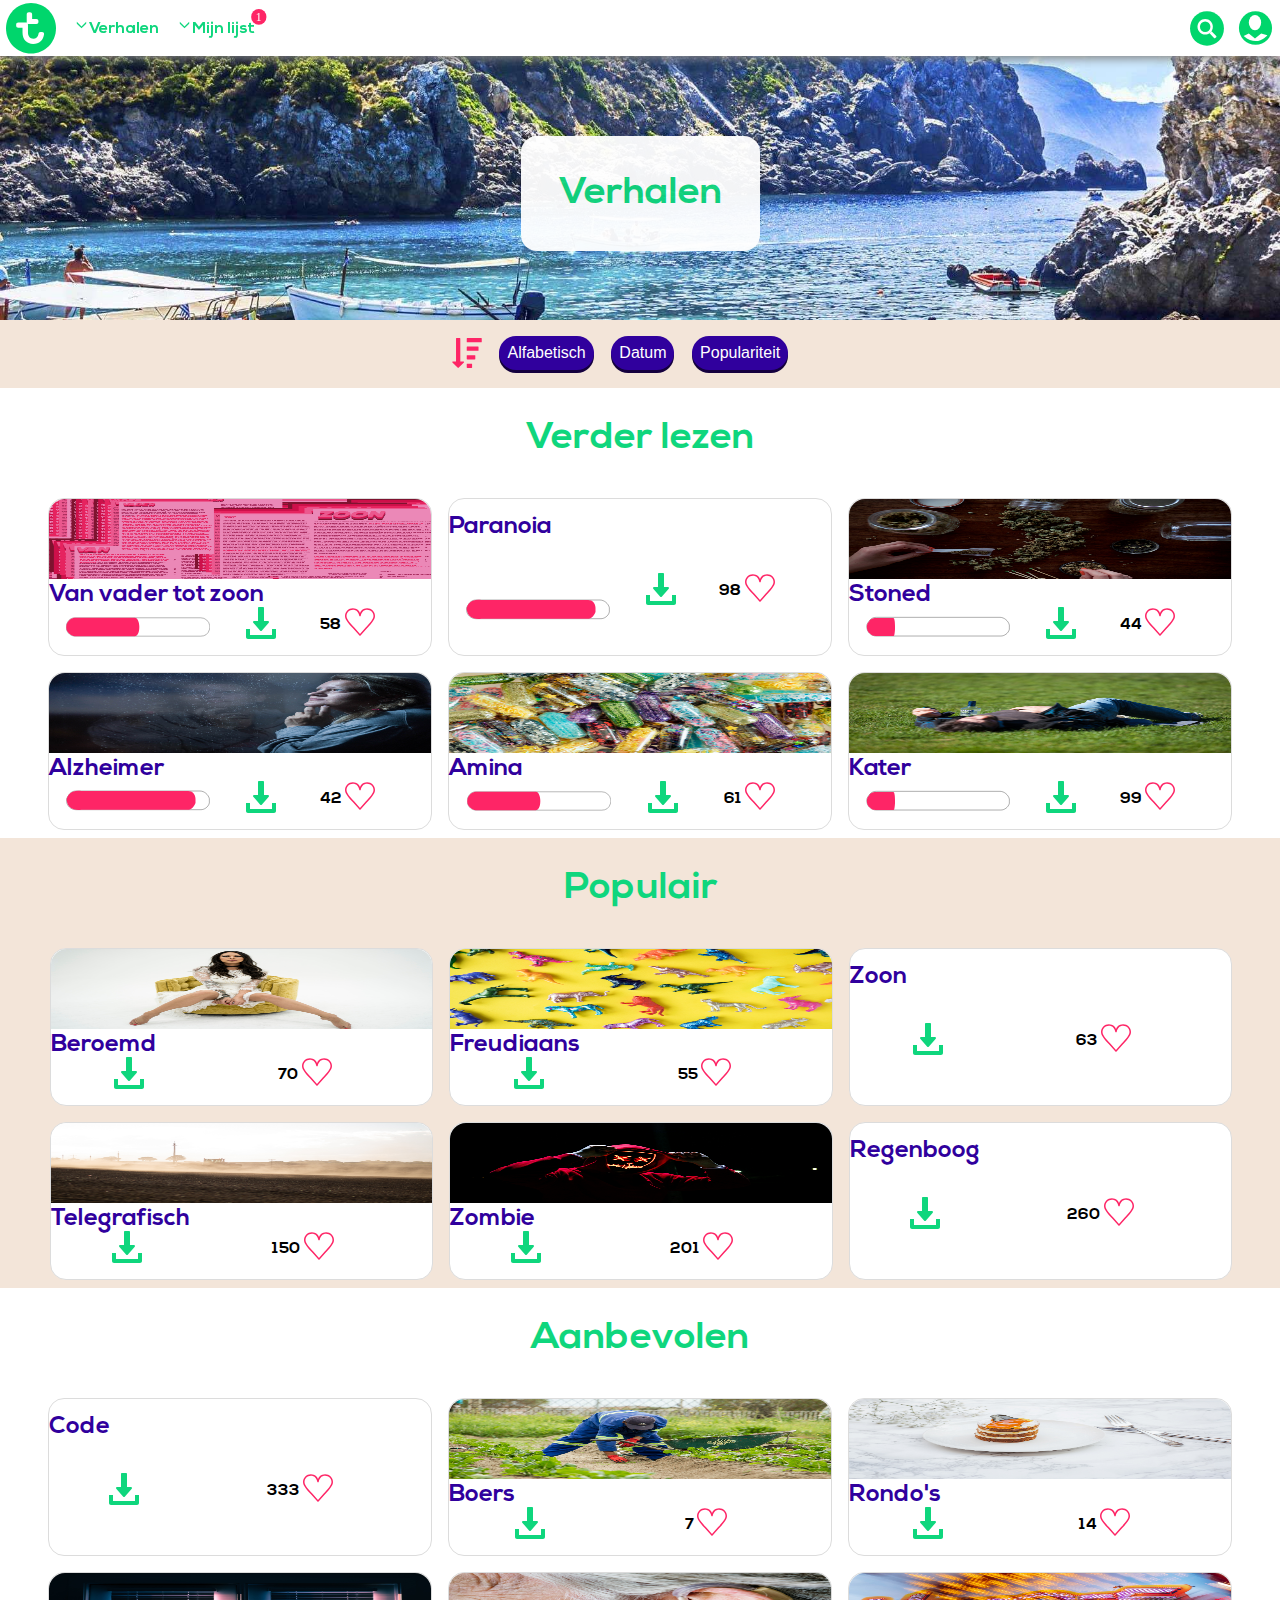
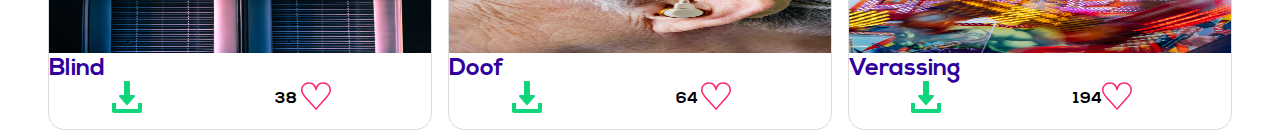
==== commit 664076dc: "verbeteringen" ====
--- a/index.html
+++ b/index.html
@@ -19,7 +19,7 @@
                 <li>
                     <a href="index.html"><img src="afbeeldingen/down-arrow.svg" alt="" width="15">Verhalen</a>
                 </li>
-                <li><a href="mijnlijst.html" class="melding">
+                <li> <a href="mijnlijst.html" class="melding">
                         <img src="afbeeldingen/down-arrow.svg" alt="" width="15">Mijn lijst
                     </a>
                 </li>
@@ -64,7 +64,7 @@
                     </a>
                     <footer>
                         <img class="progressiebalk" src="afbeeldingen/progressie.svg" alt="">
-                        <button class="gedownload"><img src="afbeeldingen/download.svg" alt="" width="25"></button>
+                        <button></button>
                         <div>58 <img src="afbeeldingen/heart.svg" alt="" width="30"></div>
                     </footer>
                 </article>
@@ -77,7 +77,7 @@
                     </a>
                     <footer>
                         <img class="progressiebalk" src="afbeeldingen/progressie1.0.svg" alt="">
-                        <button><img src="afbeeldingen/download.svg" alt="" width="25" class="gedownload"></button>
+                        <button></button>
                         <div>98 <img src="afbeeldingen/heart.svg" alt="" width="30"></div>
                     </footer>
                 </article>
@@ -90,7 +90,7 @@
                     </a>
                     <footer>
                         <img class="progressiebalk" src="afbeeldingen/progressie2.0.svg" alt="">
-                        <button><img src="afbeeldingen/download.svg" alt="" width="25"></button>
+                        <button></button>
                         <div>44 <img src="afbeeldingen/heart.svg" alt="" width="30"></div>
                     </footer>
                 </article>
@@ -102,7 +102,7 @@
                     </a>
                     <footer>
                         <img class="progressiebalk" src="afbeeldingen/progressie1.0.svg" alt="">
-                        <button><img src="afbeeldingen/download.svg" alt="" width="25"></button>
+                        <button></button>
                         <div>42 <img src="afbeeldingen/heart.svg" alt="" width="30"></div>
                     </footer>
                 </article>
@@ -115,7 +115,7 @@
                     </a>
                     <footer>
                         <img class="progressiebalk" src="afbeeldingen/progressie.svg" alt="">
-                        <button><img src="afbeeldingen/download.svg" alt="" width="25"></button>
+                        <button></button>
                         <div>61 <img src="afbeeldingen/heart.svg" alt="" width="30"></div>
                     </footer>
                 </article>
@@ -128,7 +128,7 @@
                     </a>
                     <footer>
                         <img class="progressiebalk" src="afbeeldingen/progressie2.0.svg" alt="">
-                        <button><img src="afbeeldingen/download.svg" alt="" width="25"></button>
+                        <button></button>
                         <div>99 <img src="afbeeldingen/heart.svg" alt="" width="30"></div>
                     </footer>
                 </article>
@@ -146,7 +146,7 @@
                         <h4>Beroemd</h4>
                     </a>
                     <footer>
-                        <button><img src="afbeeldingen/download.svg" alt="" width="25"></button>
+                        <button></button>
                         <div>70 <img src="afbeeldingen/heart.svg" alt="" width="30"></div>
                     </footer>
                 </article>
@@ -158,7 +158,7 @@
                         <h4>Freudiaans</h4>
                     </a>
                     <footer>
-                        <button><img src="afbeeldingen/download.svg" alt="" width="25"></button>
+                        <button></button>
                         <div>55 <img src="afbeeldingen/heart.svg" alt="" width="30"></div>
                     </footer>
                 </article>
@@ -170,7 +170,7 @@
                         <h4>Zoon</h4>
                     </a>
                     <footer>
-                        <button><img src="afbeeldingen/download.svg" alt="" width="25"></button>
+                        <button></button>
                         <div>63 <img src="afbeeldingen/heart.svg" alt="" width="30"></div>
                     </footer>
                 </article>
@@ -182,7 +182,7 @@
                         <h4>Telegrafisch</h4>
                     </a>
                     <footer>
-                        <button><img src="afbeeldingen/download.svg" alt="" width="25"></button>
+                        <button></button>
                         <div>150 <img src="afbeeldingen/heart.svg" alt="" width="30"></div>
                     </footer>
                 </article>
@@ -194,7 +194,7 @@
                         <h4>Zombie</h4>
                     </a>
                     <footer>
-                        <button><img src="afbeeldingen/download.svg" alt="" width="25"></button>
+                        <button></button>
                         <div>201 <img src="afbeeldingen/heart.svg" alt="" width="30"></div>
                     </footer>
                 </article>
@@ -206,7 +206,7 @@
                         <h4>Regenboog</h4>
                     </a>
                     <footer>
-                        <button><img src="afbeeldingen/download.svg" alt="" width="25"></button>
+                        <button></button>
                         <div>260 <img src="afbeeldingen/heart.svg" alt="" width="30"></div>
                     </footer>
                 </article>
@@ -223,7 +223,7 @@
                         <h4>Code</h4>
                     </a>
                     <footer>
-                        <button><img src="afbeeldingen/download.svg" alt="" width="25"></button>
+                        <button></button>
                         <div>333 <img src="afbeeldingen/heart.svg" alt="" width="30"></div>
                     </footer>
                 </article>
@@ -235,7 +235,7 @@
                         <h4>Boers</h4>
                     </a>
                     <footer>
-                        <button><img src="afbeeldingen/download.svg" alt="" width="25"></button>
+                        <button></button>
                         <div>7 <img src="afbeeldingen/heart.svg" alt="" width="30"></div>
                     </footer>
                 </article>
@@ -247,7 +247,7 @@
                         <h4>Rondo's</h4>
                     </a>
                     <footer>
-                        <button><img src="afbeeldingen/download.svg" alt="" width="25"></button>
+                        <button></button>
                         <div>14 <img src="afbeeldingen/heart.svg" alt="" width="30"></div>
                     </footer>
                 </article>
@@ -259,7 +259,7 @@
                         <h4>Blind</h4>
                     </a>
                     <footer>
-                        <button><img src="afbeeldingen/download.svg" alt="" width="25"></button>
+                        <button></button>
                         <div>38 <img src="afbeeldingen/heart.svg" alt="" width="30"></div>
                     </footer>
                 </article>
@@ -271,7 +271,7 @@
                         <h4>Doof</h4>
                     </a>
                     <footer>
-                        <button><img src="afbeeldingen/download.svg" alt="" width="25"></button>
+                        <button></button>
                         <div>64 <img src="afbeeldingen/heart.svg" alt="" width="30"></div>
                     </footer>
                 </article>
@@ -283,7 +283,7 @@
                         <h4>Verassing</h4>
                     </a>
                     <footer>
-                        <button><img src="afbeeldingen/download.svg" alt="" width="25"></button>
+                        <button></button>
                         <div>194<img src="afbeeldingen/heart.svg" alt="" width="30"></div>
                     </footer>
                 </article>
@@ -292,6 +292,8 @@
         </section>
 
     </main>
+
+    <script src="javascript.js"></script>
 </body>
 
 
--- a/stylesheet.css
+++ b/stylesheet.css
@@ -80,7 +80,6 @@
 nav > ul > li:nth-child(4) {
     padding: 0.2em;
     margin-right: 1em;
-
 }
 
 nav > ul > li:nth-child(3) {
@@ -96,7 +95,6 @@
 nav > ul > li > a {
     color: #0FD67D;
     font: 2.375rem;
-
 }
 
 nav > ul > li > a:hover {
@@ -112,22 +110,17 @@
     color: white;
     border: none;
     box-shadow: 0px 3px 0px 0px #14003E;
-
-}
-
-
+}
 
 form > button:hover {
     background-color: #623DB5;
     box-shadow: 0px 3px 0px 0px #150044;
-
 }
 
 main > form > ul > li > img {
     margin-top: -0.4em;
     padding-top: 0.5em;
     margin-left: 0.4em;
-
 }
 
 ul {
@@ -159,7 +152,6 @@
     padding-top: 3.5rem;
     display: grid;
     position: relative;
-
 }
 
 header {
@@ -191,7 +183,6 @@
 
 section {
     justify-content: center;
-
 }
 
 .progressiebalk {
@@ -221,14 +212,14 @@
 }
 
 article div img {
-    margin-bottom: -0.5em;
+    margin-bottom: -.5em;
 }
 
 article footer {
     display: flex;
     width: 90%;
     justify-content: space-around;
-    margin-bottom: 0.5em;
+    margin-bottom: .5em;
 }
 
 article a > img {
@@ -254,13 +245,19 @@
 article button {
     background-color: white;
     border: none;
+    padding: 1.5em;
 }
 
 /*===========MICRO-INTERACTIONS===========*/
 footer button {
+    background-image: url(afbeeldingen/download.svg);
+    background-size: 2rem;
+    background-repeat: no-repeat;
+
+}
+
+.gedownload {
     background-image: url(afbeeldingen/downloadknop.gif);
-    background-size: 2.5rem;
-    background-repeat: no-repeat;
 }
 
 .melding {
@@ -270,7 +267,6 @@
     background-position: right;
     padding-top: 1.5em;
     padding-right: 1em;
-
 }
 
 .kruisje {
@@ -290,11 +286,19 @@
     background: white;
     opacity: 0.95;
     border-radius: 1rem;
-
-
 }
 
 legend {}
+
+fieldset button {
+    background-color: #FE2566;
+    padding: 0.5em;
+    border-radius: 6.25em;
+    font-size: 1rem;
+    color: white;
+    border: none;
+    box-shadow: 0px 3px 0px 0px #;
+}
 
 /*======IPHONE FORMAAT========*/
 @media (max-width: 29em) {
@@ -304,6 +308,7 @@
     }
 
 }
+
 
 
 
@@ -372,10 +377,51 @@
 
 /*===========VERHAAL RESPONSIVE VORMGEVEN===========*/
 /*======IPHONE FORMAAT========*/
-@media (max-width: 29em)
+@media (max-width: 29em) {
+    #verhaalmobiel {
+        display: block;
+        background-image: url(afbeeldingen/verhaalmobiel.gif);
+    }
+
+    #verhaaltablet {
+        display: none;
+    }
+
+    #verhaallaptop {
+        display: none;
+    }
+}
+
 
 /*=======IPAD FORMAAT=========*/
-@media (min-width: 29em) and (max-width: 63.8em) {}
+@media (min-width: 29em) and (max-width: 63.9em) {
+    #verhaaltablet {
+        /display: block;
+        background-image: url(afbeeldingen/verhaaltablet.gif);
+    }
+
+    #verhaallaptop {
+        display: none;
+    }
+
+    #verhaalmobiel {
+        display: none;
+    }
+
+}
 
 /*===========LAPTOP FORMAAT===========*/
-@media (min-width: 64em) and (max-width: 162em) {}
+@media (min-width: 64em) and (max-width: 162em) {
+    #verhaalmobiel {
+        display: none;
+        background-image: url(afbeeldingen/verhaallaptop.gif);
+    }
+
+    #verhaaltablet {
+        display: none;
+    }
+
+    #verhaallaptop {
+        display: block;
+    }
+}
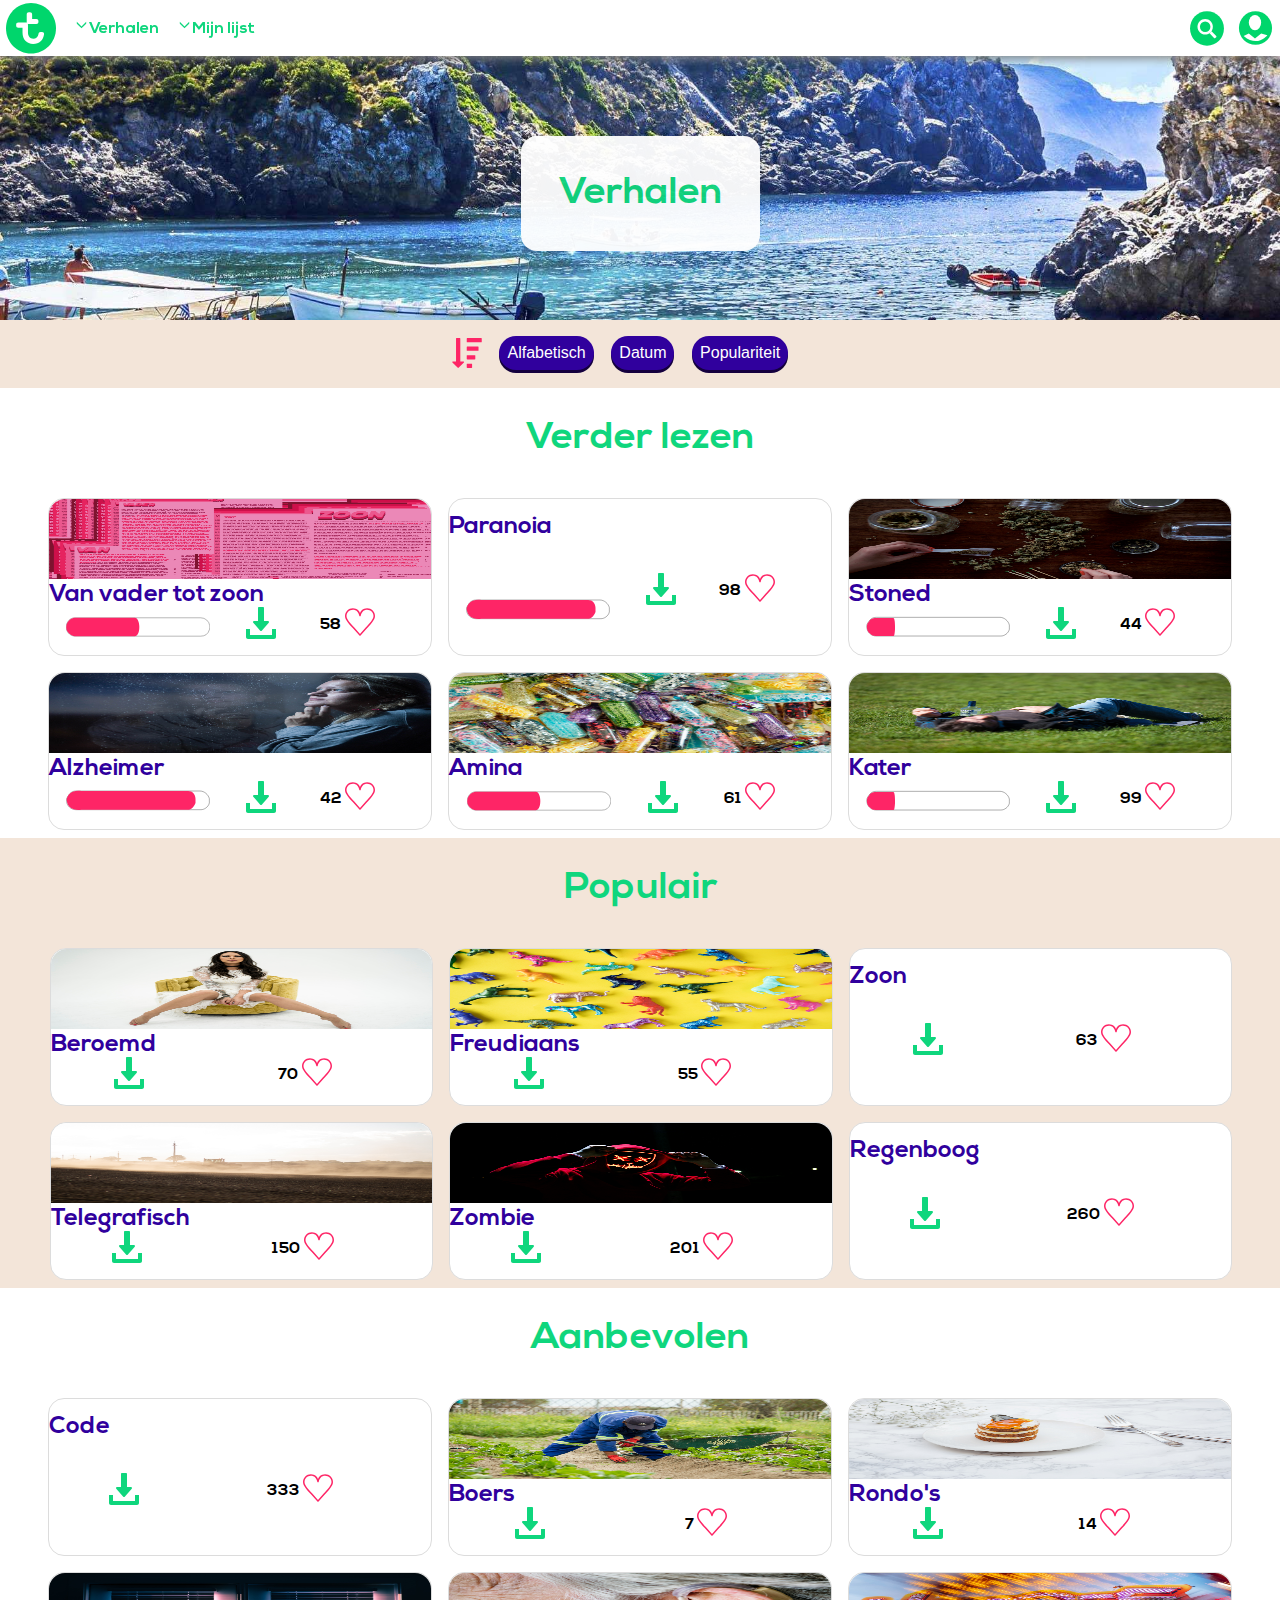
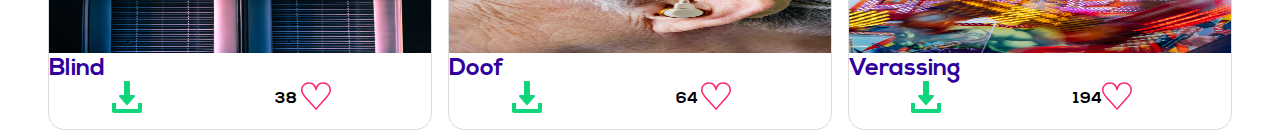
==== commit b150d70f: "verbeteringen" ====
--- a/index.html
+++ b/index.html
@@ -19,7 +19,8 @@
                 <li>
                     <a href="index.html"><img src="afbeeldingen/down-arrow.svg" alt="" width="15">Verhalen</a>
                 </li>
-                <li> <a href="mijnlijst.html" class="melding">
+                <li> <a href="mijnlijst.html">
+                        <div class="melding"></div>
                         <img src="afbeeldingen/down-arrow.svg" alt="" width="15">Mijn lijst
                     </a>
                 </li>
--- a/stylesheet.css
+++ b/stylesheet.css
@@ -85,6 +85,7 @@
 nav > ul > li:nth-child(3) {
     padding-top: 0.9em;
     flex-grow: 2;
+    position: relative;
 }
 
 nav > ul > li:nth-child(5) {
@@ -248,6 +249,9 @@
     padding: 1.5em;
 }
 
+
+
+
 /*===========MICRO-INTERACTIONS===========*/
 footer button {
     background-image: url(afbeeldingen/download.svg);
@@ -260,48 +264,136 @@
     background-image: url(afbeeldingen/downloadknop.gif);
 }
 
+
 .melding {
+    position: absolute;
     background-image: url(afbeeldingen/melding.svg);
     background-size: 1.5em;
     background-repeat: no-repeat;
     background-position: right;
     padding-top: 1.5em;
-    padding-right: 1em;
-}
+    padding-right: 2em;
+    margin-left: 3.7em;
+    margin-top: -0.88em;
+    opacity: 0;
+
+    /*:transition {
+        opacity: 1;
+    }*/
+}
+
+.ping {
+    transition: 5s;
+    opacity: 1;
+}
+
 
 .kruisje {
     background-image: url(afbeeldingen/kruisjepaars.svg);
-    background-size: 3em;
+    background-size: 4em;
     background-repeat: no-repeat;
-    background-position: top;
-    padding-left: 3em;
-    margin-left: -2.5em;
+    padding: 2em;
     margin-top: -1em;
+    margin-left: -1.7em;
+    opacity: 0;
+}
+
+.show {
+    opacity: 1;
+}
+
+section div article:last-of-type {
+    opacity: 1;
+}
+
+.verwijderen {
+    opacity: 0;
+}
+
+form ul li button {}
+
+.klik {
+    background-color: #FE2566;
+    box-shadow: 0px 3px 0px 0px #C92254;
+}
+
+article .mijnlijst {
+    position: relative;
+}
+
+article > button {
+    position: absolute;
+    background: none;
+    opacity: 0;
 }
 
 
 /*===========INLOGGEN===========*/
-body > form {
-    margin: auto;
-    background: white;
-    opacity: 0.95;
+
+form {}
+
+legend {
+    padding-top: -10em;
+}
+
+input {
+    border-radius: 2px;
+    border: 1px solid #dfdfdf;
+    outline: none;
+    font-family: nexa;
+    font-size: 1rem;
+
+}
+
+fieldset {
     border-radius: 1rem;
-}
-
-legend {}
+    border: none;
+    background-color: white;
+
+}
+
 
 fieldset button {
     background-color: #FE2566;
     padding: 0.5em;
-    border-radius: 6.25em;
+    border-radius: 6.25rem;
     font-size: 1rem;
     color: white;
     border: none;
-    box-shadow: 0px 3px 0px 0px #;
+    box-shadow: 0px 3px 0px 0px #C92254;
+    margin-top: 0.5em;
+}
+
+fieldset div:nth-of-type(2) {
+    float: right;
+    width: 30%;
+    font-size: 1rem;
+
+}
+
+fieldset div:nth-of-type(1) {
+    float: left;
+    width: 30%;
+
+}
+
+fieldset img {
+    padding-top: 1em;
+    margin-left: 1.4em;
+}
+
+#kleur {
+    background: none;
+    margin-top: -15rem;
+
+}
+
+#achtergrond {
+    background-color: #0FD67D;
 }
 
 /*======IPHONE FORMAAT========*/
-@media (max-width: 29em) {
+@media (max-width: 30em) {
 
     article {
         min-width: 23em;
@@ -309,11 +401,8 @@
 
 }
 
-
-
-
 /*=======IPAD FORMAAT=========*/
-@media (min-width: 29em) and (max-width: 63.8em) {
+@media (min-width: 30.1em) and (max-width: 63.8em) {
     section > h2 {
         margin: 0;
     }
@@ -321,19 +410,29 @@
     article {
         width: 40%;
     }
+
+    article footer {
+        width: 100%;
+    }
+
+    .progressiebalk {
+        display: flex;
+        bottom: -1em;
+        width: 8em;
+
+    }
+
 
     section > div {
         display: flex;
         flex-wrap: wrap;
         justify-content: center;
 
-
     }
 
     nav > ul > li:nth-child(5) {
         margin-top: 0.2em;
         margin-right: 0.3em;
-
     }
 
     form > ul {
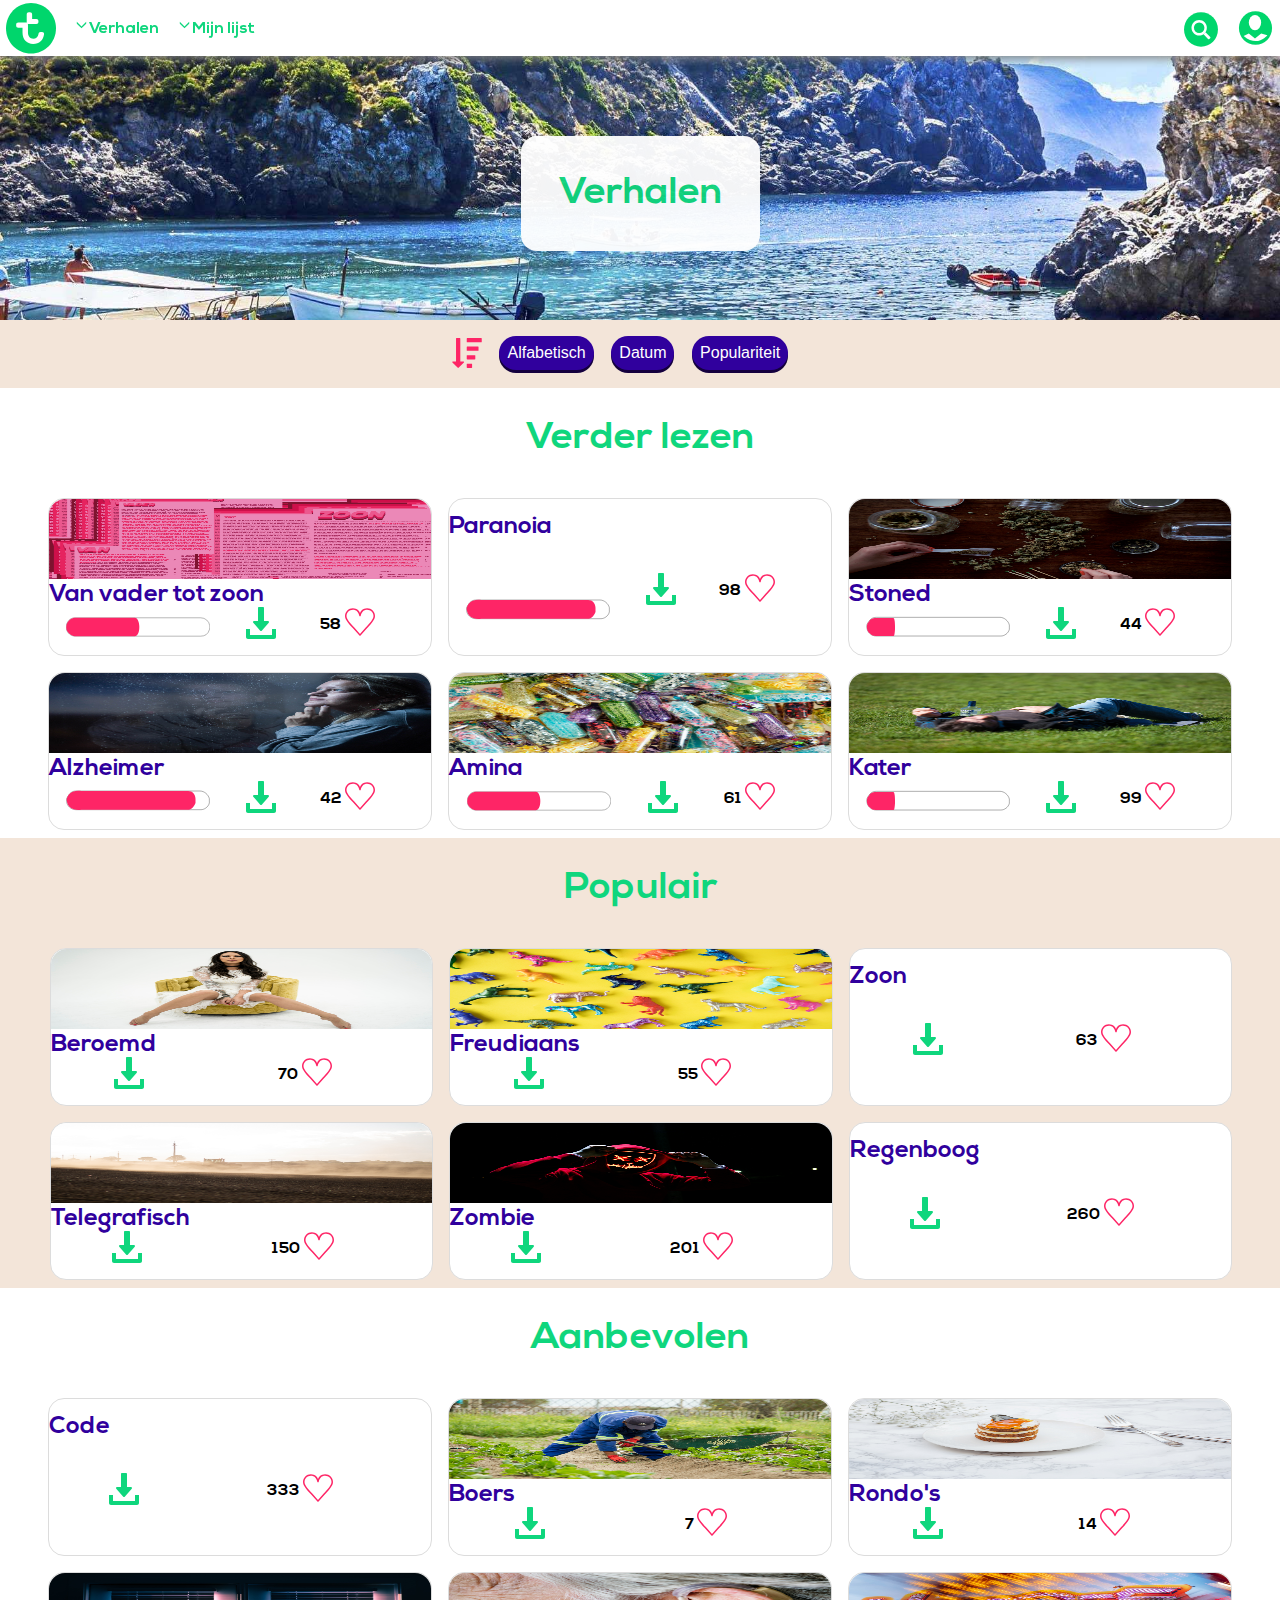
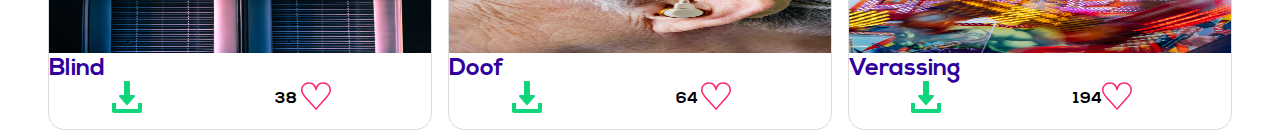
==== commit 58610b95: "verbeteringen" ====
--- a/index.html
+++ b/index.html
@@ -24,11 +24,12 @@
                         <img src="afbeeldingen/down-arrow.svg" alt="" width="15">Mijn lijst
                     </a>
                 </li>
-                <li><a href=""><img src="afbeeldingen/zoek-icoon.svg" alt="" width="44"></a></li>
-                <li><a href="inloggen.html"><img src="afbeeldingen/inlog-icoon.svg" alt="" width="43"></a></li>
+                <li><button><img src="afbeeldingen/zoek-icoon.svg" alt="" width="44"></button></li>
+                <li><a><img src="afbeeldingen/inlog-icoon.svg" alt="" width="43"></a></li>
             </ul>
 
         </nav>
+
         <h1>Verhalen</h1>
     </header>
     <main>
--- a/stylesheet.css
+++ b/stylesheet.css
@@ -250,8 +250,6 @@
 }
 
 
-
-
 /*===========MICRO-INTERACTIONS===========*/
 footer button {
     background-image: url(afbeeldingen/download.svg);
@@ -327,69 +325,9 @@
     opacity: 0;
 }
 
-
-/*===========INLOGGEN===========*/
-
-form {}
-
-legend {
-    padding-top: -10em;
-}
-
-input {
-    border-radius: 2px;
-    border: 1px solid #dfdfdf;
-    outline: none;
-    font-family: nexa;
-    font-size: 1rem;
-
-}
-
-fieldset {
-    border-radius: 1rem;
+li button {
+    background: none;
     border: none;
-    background-color: white;
-
-}
-
-
-fieldset button {
-    background-color: #FE2566;
-    padding: 0.5em;
-    border-radius: 6.25rem;
-    font-size: 1rem;
-    color: white;
-    border: none;
-    box-shadow: 0px 3px 0px 0px #C92254;
-    margin-top: 0.5em;
-}
-
-fieldset div:nth-of-type(2) {
-    float: right;
-    width: 30%;
-    font-size: 1rem;
-
-}
-
-fieldset div:nth-of-type(1) {
-    float: left;
-    width: 30%;
-
-}
-
-fieldset img {
-    padding-top: 1em;
-    margin-left: 1.4em;
-}
-
-#kleur {
-    background: none;
-    margin-top: -15rem;
-
-}
-
-#achtergrond {
-    background-color: #0FD67D;
 }
 
 /*======IPHONE FORMAAT========*/
@@ -402,11 +340,7 @@
 }
 
 /*=======IPAD FORMAAT=========*/
-@media (min-width: 30.1em) and (max-width: 63.8em) {
-    section > h2 {
-        margin: 0;
-    }
-
+@media (min-width: 30.1em) and (max-width: 63.9em) {
     article {
         width: 40%;
     }
@@ -419,7 +353,6 @@
         display: flex;
         bottom: -1em;
         width: 8em;
-
     }
 
 
@@ -445,10 +378,8 @@
 }
 
 
-
 /*===========LAPTOP FORMAAT===========*/
 @media (min-width: 64em) and (max-width: 162em) {
-    main h1 {}
 
     section > div {
         display: flex;
@@ -475,6 +406,11 @@
 }
 
 /*===========VERHAAL RESPONSIVE VORMGEVEN===========*/
+#afbeeldingweg {
+    background: none;
+    margin-top: -13em;
+}
+
 /*======IPHONE FORMAAT========*/
 @media (max-width: 29em) {
     #verhaalmobiel {
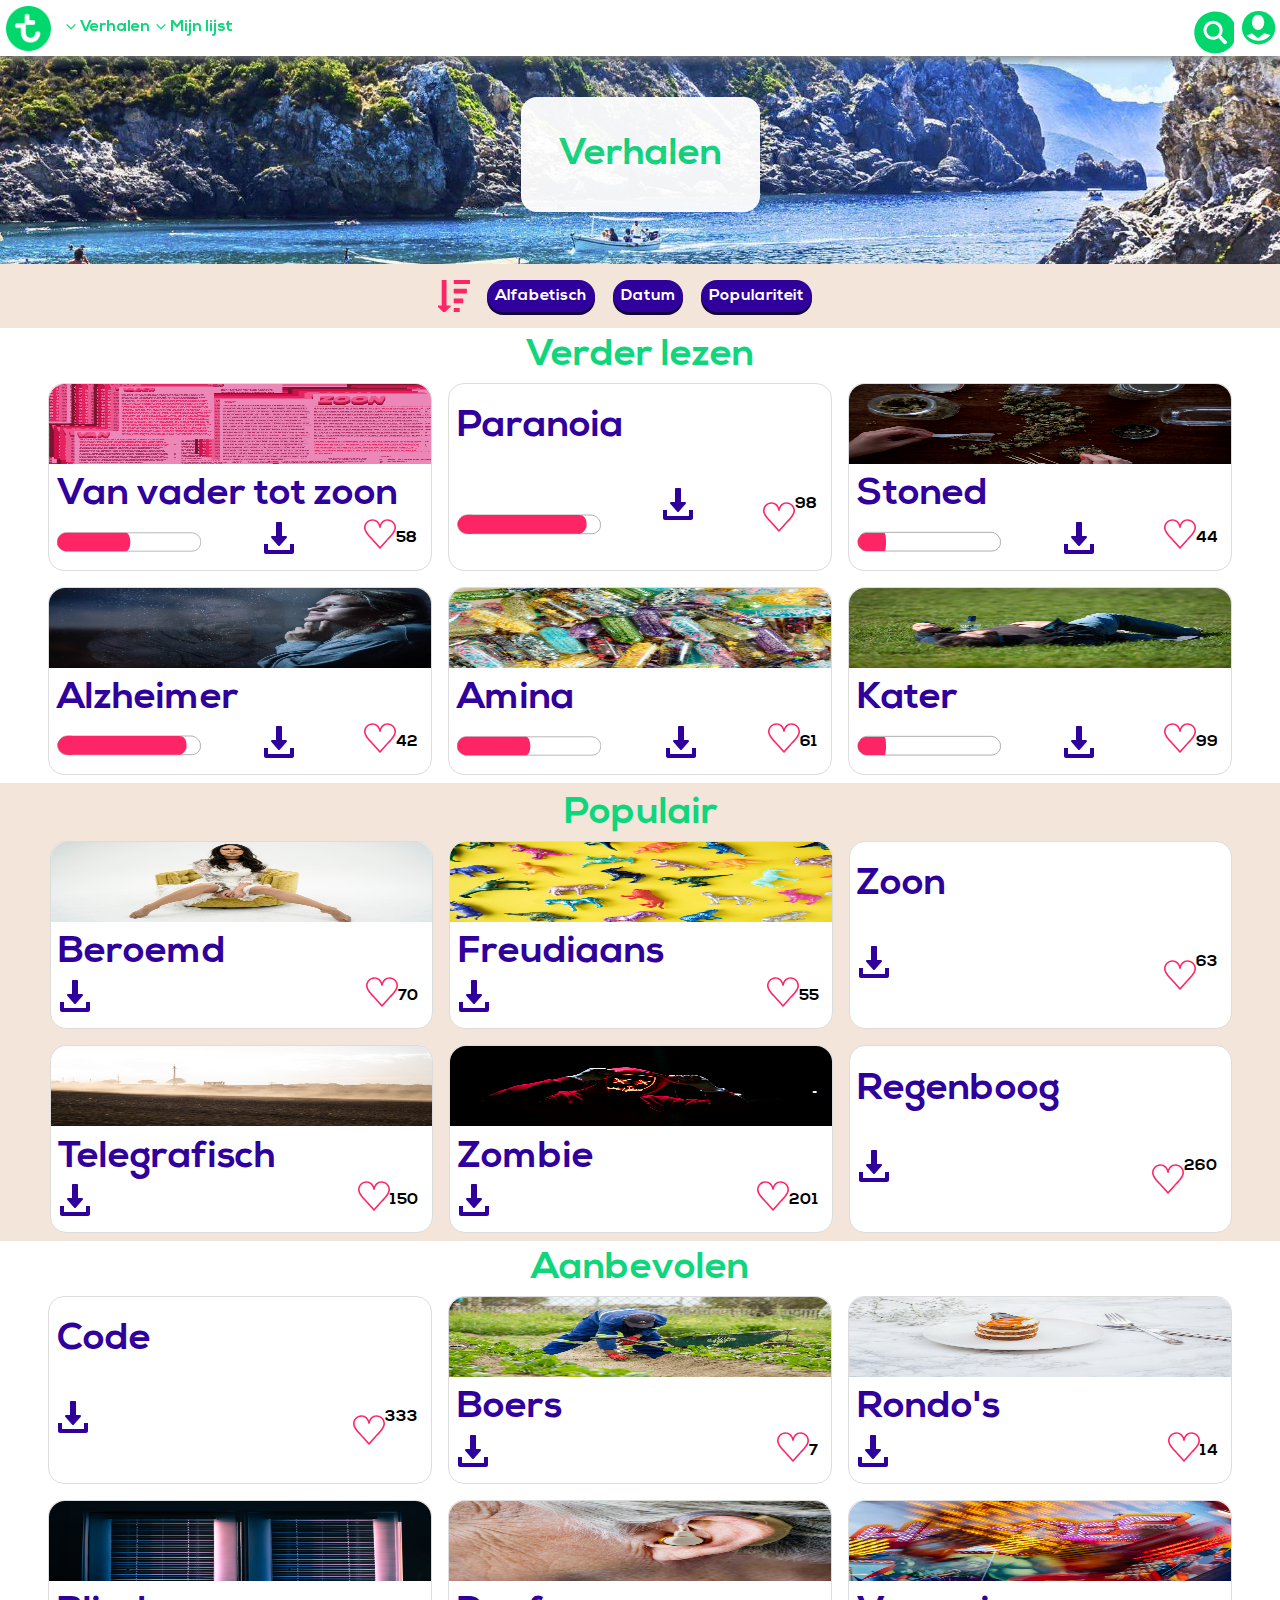
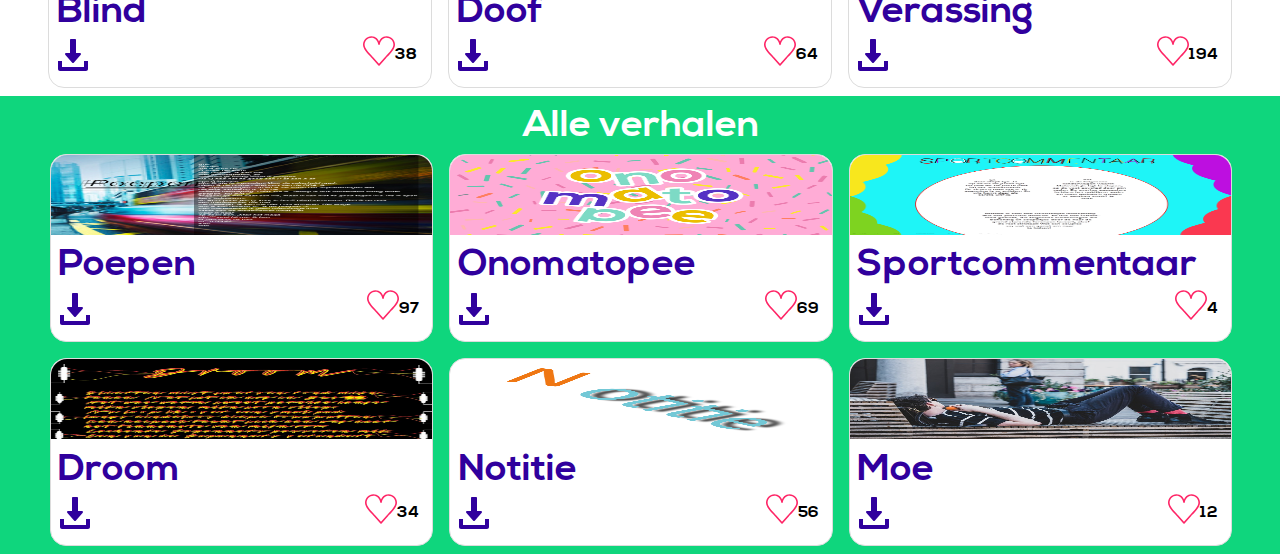
==== commit 619c28d5: "veel verbeteringen" ====
--- a/index.html
+++ b/index.html
@@ -15,59 +15,67 @@
     <header>
         <nav>
             <ul>
-                <li><a href=""><img src="afbeeldingen/transavia-vector-logo.svg" alt="logo" width="50"></a></li>
+                <li><a href="" id="logo"></a></li>
                 <li>
-                    <a href="index.html"><img src="afbeeldingen/down-arrow.svg" alt="" width="15">Verhalen</a>
+                    <a href="index.html" class="pijltje">Verhalen</a>
                 </li>
-                <li> <a href="mijnlijst.html">
+                <li> <a href="mijnlijst.html" class="pijltje">
                         <div class="melding"></div>
-                        <img src="afbeeldingen/down-arrow.svg" alt="" width="15">Mijn lijst
+                        Mijn lijst
                     </a>
                 </li>
-                <li><button><img src="afbeeldingen/zoek-icoon.svg" alt="" width="44"></button></li>
-                <li><a><img src="afbeeldingen/inlog-icoon.svg" alt="" width="43"></a></li>
+                <li><button></button></li>
+                <li><a>
+                        <div id="login"></div>
+                    </a></li>
             </ul>
 
         </nav>
-
+        <form action="#" class="zoek">
+            <fieldset id="zoeken">
+                <input type="text" placeholder="Typ je zoekwoorden">
+                <button></button>
+            </fieldset>
+        </form>
         <h1>Verhalen</h1>
+
     </header>
+
+
+    <form action="index.html">
+        <ul>
+            <li id="sorteer"></li>
+            <li>
+                <button>
+                    Alfabetisch
+                </button>
+            </li>
+            <li>
+                <button>
+                    Datum
+                </button>
+            </li>
+            <li>
+                <button>
+                    Populariteit
+                </button>
+            </li>
+        </ul>
+    </form>
+
     <main>
-
-        <form action="index.html">
-            <ul>
-                <li><img src="afbeeldingen/sort-by-attributes.svg" alt="" width="30"></li>
-                <li>
-                    <button>
-                        Alfabetisch
-                    </button>
-                </li>
-                <li>
-                    <button>
-                        Datum
-                    </button>
-                </li>
-                <li>
-                    <button>
-                        Populariteit
-                    </button>
-                </li>
-            </ul>
-        </form>
-
-
         <section>
             <h2>Verder lezen</h2>
             <div>
                 <article>
                     <a href="vanvadertotzoon.html">
                         <img src="afbeeldingen/verhaal1.jpg" alt="" width="90">
-                        <h4>Van vader tot zoon</h4>
+                        <h3>Van vader tot zoon</h3>
                     </a>
                     <footer>
                         <img class="progressiebalk" src="afbeeldingen/progressie.svg" alt="">
                         <button></button>
-                        <div>58 <img src="afbeeldingen/heart.svg" alt="" width="30"></div>
+                        <div>58</div>
                     </footer>
                 </article>
 
@@ -75,12 +83,12 @@
                 <article>
                     <a href="">
                         <img src="afbeeldingen/boos.jpg" alt="">
-                        <h4>Paranoia</h4>
+                        <h3>Paranoia</h3>
                     </a>
                     <footer>
                         <img class="progressiebalk" src="afbeeldingen/progressie1.0.svg" alt="">
                         <button></button>
-                        <div>98 <img src="afbeeldingen/heart.svg" alt="" width="30"></div>
+                        <div>98</div>
                     </footer>
                 </article>
 
@@ -88,24 +96,24 @@
                 <article>
                     <a href="">
                         <img src="afbeeldingen/stoned.jpg" alt="" width="90">
-                        <h4>Stoned</h4>
+                        <h3>Stoned</h3>
                     </a>
                     <footer>
                         <img class="progressiebalk" src="afbeeldingen/progressie2.0.svg" alt="">
                         <button></button>
-                        <div>44 <img src="afbeeldingen/heart.svg" alt="" width="30"></div>
+                        <div>44</div>
                     </footer>
                 </article>
 
                 <article>
                     <a href="">
                         <img src="afbeeldingen/alzheimer.jpg" alt="" width="90">
-                        <h4>Alzheimer</h4>
+                        <h3>Alzheimer</h3>
                     </a>
                     <footer>
                         <img class="progressiebalk" src="afbeeldingen/progressie1.0.svg" alt="">
                         <button></button>
-                        <div>42 <img src="afbeeldingen/heart.svg" alt="" width="30"></div>
+                        <div>42</div>
                     </footer>
                 </article>
 
@@ -113,12 +121,12 @@
                 <article>
                     <a href="">
                         <img src="afbeeldingen/amina.jpg" alt="" width="90">
-                        <h4>Amina</h4>
+                        <h3>Amina</h3>
                     </a>
                     <footer>
                         <img class="progressiebalk" src="afbeeldingen/progressie.svg" alt="">
                         <button></button>
-                        <div>61 <img src="afbeeldingen/heart.svg" alt="" width="30"></div>
+                        <div>61</div>
                     </footer>
                 </article>
 
@@ -126,12 +134,12 @@
                 <article>
                     <a href="">
                         <img src="afbeeldingen/kater.jpg" alt="">
-                        <h4>Kater</h4>
+                        <h3>Kater</h3>
                     </a>
                     <footer>
                         <img class="progressiebalk" src="afbeeldingen/progressie2.0.svg" alt="">
                         <button></button>
-                        <div>99 <img src="afbeeldingen/heart.svg" alt="" width="30"></div>
+                        <div>99</div>
                     </footer>
                 </article>
 
@@ -145,11 +153,11 @@
                 <article>
                     <a href="">
                         <img src="afbeeldingen/beroemd.jpg" alt="" width="90">
-                        <h4>Beroemd</h4>
-                    </a>
-                    <footer>
-                        <button></button>
-                        <div>70 <img src="afbeeldingen/heart.svg" alt="" width="30"></div>
+                        <h3>Beroemd</h3>
+                    </a>
+                    <footer>
+                        <button></button>
+                        <div>70</div>
                     </footer>
                 </article>
 
@@ -157,11 +165,11 @@
                 <article>
                     <a href="">
                         <img src="afbeeldingen/freudiaans.jpg" alt="" width="90">
-                        <h4>Freudiaans</h4>
-                    </a>
-                    <footer>
-                        <button></button>
-                        <div>55 <img src="afbeeldingen/heart.svg" alt="" width="30"></div>
+                        <h3>Freudiaans</h3>
+                    </a>
+                    <footer>
+                        <button></button>
+                        <div>55</div>
                     </footer>
                 </article>
 
@@ -169,11 +177,11 @@
                 <article>
                     <a href="">
                         <img src="afbeeldingen/zoon.jpg" alt="" width="90">
-                        <h4>Zoon</h4>
-                    </a>
-                    <footer>
-                        <button></button>
-                        <div>63 <img src="afbeeldingen/heart.svg" alt="" width="30"></div>
+                        <h3>Zoon</h3>
+                    </a>
+                    <footer>
+                        <button></button>
+                        <div>63</div>
                     </footer>
                 </article>
 
@@ -181,11 +189,11 @@
                 <article>
                     <a href="">
                         <img src="afbeeldingen/telegraaf.jpg" alt="" width="90">
-                        <h4>Telegrafisch</h4>
-                    </a>
-                    <footer>
-                        <button></button>
-                        <div>150 <img src="afbeeldingen/heart.svg" alt="" width="30"></div>
+                        <h3>Telegrafisch</h3>
+                    </a>
+                    <footer>
+                        <button></button>
+                        <div>150</div>
                     </footer>
                 </article>
 
@@ -193,11 +201,11 @@
                 <article>
                     <a href="">
                         <img src="afbeeldingen/zombie.jpg" alt="" width="90">
-                        <h4>Zombie</h4>
-                    </a>
-                    <footer>
-                        <button></button>
-                        <div>201 <img src="afbeeldingen/heart.svg" alt="" width="30"></div>
+                        <h3>Zombie</h3>
+                    </a>
+                    <footer>
+                        <button></button>
+                        <div>201</div>
                     </footer>
                 </article>
 
@@ -205,11 +213,11 @@
                 <article>
                     <a href="">
                         <img src="afbeeldingen/regenboog.jpg" alt="">
-                        <h4>Regenboog</h4>
-                    </a>
-                    <footer>
-                        <button></button>
-                        <div>260 <img src="afbeeldingen/heart.svg" alt="" width="30"></div>
+                        <h3>Regenboog</h3>
+                    </a>
+                    <footer>
+                        <button></button>
+                        <div>260</div>
                     </footer>
                 </article>
 
@@ -222,11 +230,11 @@
                 <article>
                     <a href="">
                         <img src="afbeeldingen/code.jpg" alt="" width="90">
-                        <h4>Code</h4>
-                    </a>
-                    <footer>
-                        <button></button>
-                        <div>333 <img src="afbeeldingen/heart.svg" alt="" width="30"></div>
+                        <h3>Code</h3>
+                    </a>
+                    <footer>
+                        <button></button>
+                        <div>333</div>
                     </footer>
                 </article>
 
@@ -234,11 +242,11 @@
                 <article>
                     <a href="">
                         <img src="afbeeldingen/boers.jpg" alt="" width="90">
-                        <h4>Boers</h4>
-                    </a>
-                    <footer>
-                        <button></button>
-                        <div>7 <img src="afbeeldingen/heart.svg" alt="" width="30"></div>
+                        <h3>Boers</h3>
+                    </a>
+                    <footer>
+                        <button></button>
+                        <div>7</div>
                     </footer>
                 </article>
 
@@ -246,11 +254,11 @@
                 <article>
                     <a href="">
                         <img src="afbeeldingen/rondo.jpg" alt="" width="90">
-                        <h4>Rondo's</h4>
-                    </a>
-                    <footer>
-                        <button></button>
-                        <div>14 <img src="afbeeldingen/heart.svg" alt="" width="30"></div>
+                        <h3>Rondo's</h3>
+                    </a>
+                    <footer>
+                        <button></button>
+                        <div>14</div>
                     </footer>
                 </article>
 
@@ -258,11 +266,11 @@
                 <article>
                     <a href="">
                         <img src="afbeeldingen/blind.jpg" alt="" width="90">
-                        <h4>Blind</h4>
-                    </a>
-                    <footer>
-                        <button></button>
-                        <div>38 <img src="afbeeldingen/heart.svg" alt="" width="30"></div>
+                        <h3>Blind</h3>
+                    </a>
+                    <footer>
+                        <button></button>
+                        <div>38</div>
                     </footer>
                 </article>
 
@@ -270,11 +278,11 @@
                 <article>
                     <a href="">
                         <img src="afbeeldingen/doof.jpg" alt="" width="90">
-                        <h4>Doof</h4>
-                    </a>
-                    <footer>
-                        <button></button>
-                        <div>64 <img src="afbeeldingen/heart.svg" alt="" width="30"></div>
+                        <h3>Doof</h3>
+                    </a>
+                    <footer>
+                        <button></button>
+                        <div>64</div>
                     </footer>
                 </article>
 
@@ -282,16 +290,92 @@
                 <article>
                     <a href="">
                         <img src="afbeeldingen/verassing.jpg" alt="" width="90">
-                        <h4>Verassing</h4>
-                    </a>
-                    <footer>
-                        <button></button>
-                        <div>194<img src="afbeeldingen/heart.svg" alt="" width="30"></div>
+                        <h3>Verassing</h3>
+                    </a>
+                    <footer>
+                        <button></button>
+                        <div>194</div>
                     </footer>
                 </article>
 
             </div>
         </section>
+        <section>
+            <h2>Alle verhalen</h2>
+            <div>
+                <article>
+                    <a href="">
+                        <img src="afbeeldingen/poepen.jpg" alt="" width="90">
+                        <h3>Poepen</h3>
+                    </a>
+                    <footer>
+                        <button></button>
+                        <div>97</div>
+                    </footer>
+                </article>
+
+
+                <article>
+                    <a href="">
+                        <img src="afbeeldingen/onomatopee.jpg" alt="" width="90">
+                        <h3>Onomatopee</h3>
+                    </a>
+                    <footer>
+                        <button></button>
+                        <div>69</div>
+                    </footer>
+                </article>
+
+
+                <article>
+                    <a href="">
+                        <img src="afbeeldingen/sportcommentaar.jpg" alt="" width="90">
+                        <h3>Sportcommentaar</h3>
+                    </a>
+                    <footer>
+                        <button></button>
+                        <div>4</div>
+                    </footer>
+                </article>
+
+
+                <article>
+                    <a href="">
+                        <img src="afbeeldingen/droom.jpg" alt="" width="90">
+                        <h3>Droom</h3>
+                    </a>
+                    <footer>
+                        <button></button>
+                        <div>34</div>
+                    </footer>
+                </article>
+
+
+                <article>
+                    <a href="">
+                        <img src="afbeeldingen/notitie%20thumbnail.png" alt="" width="90">
+                        <h3>Notitie</h3>
+                    </a>
+                    <footer>
+                        <button></button>
+                        <div>56</div>
+                    </footer>
+                </article>
+
+
+                <article>
+                    <a href="">
+                        <img src="afbeeldingen/moe.jpeg" alt="" width="90">
+                        <h3>Moe</h3>
+                    </a>
+                    <footer>
+                        <button></button>
+                        <div>12</div>
+                    </footer>
+                </article>
+
+            </div>
+        </section>
 
     </main>
 
--- a/stylesheet.css
+++ b/stylesheet.css
@@ -28,8 +28,9 @@
 
 section > h2 {
     text-align: center;
-}
-
+    margin-top: 0.2em;
+    margin-bottom: 0em;
+}
 
 h4 {
 
@@ -53,6 +54,14 @@
 li {
     margin-right: 2em;
     margin-left: -.9em;
+}
+
+h3:hover {
+    color: #FE2566;
+}
+
+button {
+    font-family: nexa;
 }
 
 /*======HEADER======*/
@@ -70,20 +79,43 @@
 
 nav > ul > li:nth-child(1) {
     padding-left: 0.3em;
+    padding-top: 0.15em;
+}
+
+#logo {
+    background-image: url(afbeeldingen/logo%20kopie.png);
+    background-repeat: no-repeat;
+    background-size: 2.8em;
+    padding: 2em;
+    padding-top: 0em;
+    padding-left: 1em;
+    margin-right: -0.5em;
 }
 
 nav > ul > li:nth-child(2) {
-    margin-top: 0.9em;
-}
-
+    position: relative;
+}
+
+.pijltje {
+    position: absolute;
+    background-image: url(afbeeldingen/down-arrow.svg);
+    background-size: 0.9em;
+    background-position: left;
+    background-repeat: no-repeat;
+    padding: 1em;
+}
+
+.pijltje:hover {
+    background-image: url(afbeeldingen/pijltje.svg);
+}
 
 nav > ul > li:nth-child(4) {
-    padding: 0.2em;
+    padding: 0.1em;
     margin-right: 1em;
 }
 
 nav > ul > li:nth-child(3) {
-    padding-top: 0.9em;
+    margin-left: 3.6em;
     flex-grow: 2;
     position: relative;
 }
@@ -91,6 +123,32 @@
 nav > ul > li:nth-child(5) {
     margin-top: 0.2em;
     margin-right: 0em;
+}
+
+#login {
+    background-image: url(afbeeldingen/inlog-icoon.svg);
+    background-repeat: no-repeat;
+    background-size: 2.7em;
+    padding-top: 2em;
+    padding-bottom: 0.5em;
+    padding-right: 2.5em;
+}
+
+#login:hover {
+    background-image: url(afbeeldingen/inlog-icoonhover.svg);
+}
+
+nav > ul > li > button {
+    background-image: url(afbeeldingen/zoek-icoon.svg);
+    background-repeat: no-repeat;
+    background-size: 4.1em;
+    padding-top: 2em;
+    padding-bottom: 2em;
+    padding-right: 3em;
+}
+
+nav > ul > li > button:hover {
+    background-image: url(afbeeldingen/zoek-icoonhover.svg);
 }
 
 nav > ul > li > a {
@@ -113,15 +171,29 @@
     box-shadow: 0px 3px 0px 0px #14003E;
 }
 
-form > button:hover {
+form ul li:nth-of-type(1) {
+    margin-left: 0.1em;
+}
+
+form button:hover {
     background-color: #623DB5;
     box-shadow: 0px 3px 0px 0px #150044;
 }
 
-main > form > ul > li > img {
-    margin-top: -0.4em;
-    padding-top: 0.5em;
-    margin-left: 0.4em;
+#sorteer {
+    background-image: url(afbeeldingen/sort-by-attributes.svg);
+    background-repeat: no-repeat;
+    background-size: 2.1em;
+    padding: 1em;
+    background-position: center;
+}
+
+#tandwiel {
+    background-image: url(afbeeldingen/settings.svg);
+    background-repeat: no-repeat;
+    background-size: 2em;
+    padding: 1.2em;
+    background-position: center;
 }
 
 ul {
@@ -144,14 +216,65 @@
 }
 
 form > ul > li > img {
-    margin-top: 1.1em;
+    margin-top: 0.2em;
     margin-left: .3em;
+}
+
+#form {
+    background-color: #F3E5D9;
+    padding: 2em;
+}
+
+.zoek {
+    margin-top: -5.9em;
+    display: flex;
+    justify-content: flex-end;
+    opacity: 0;
+}
+
+.laatzien {
+    opacity: 1;
+}
+
+#zoeken {
+    padding: 0em;
+    background: none;
+}
+
+#zoeken input {
+    border: 1px solid black;
+    border-right: none;
+    font-family: nexa;
+    font-size: 1rem;
+    padding: 0.46em;
+    padding-right: 5.7em;
+    background-color: white;
+    border-bottom-left-radius: .375rem;
+    border-bottom-right-radius: .1rem;
+    border-top-left-radius: .375rem;
+    border-top-right-radius: .1rem;
+
+
+}
+
+#zoeken button {
+    background-image: url(afbeeldingen/zoeken.svg);
+    background-repeat: no-repeat;
+    background-size: 1.5em;
+    background-position: center;
+    padding-top: 1.2em;
+    padding-bottom: 0.6em;
+    padding-right: 2em;
+    margin-left: -0.2em;
+    border-bottom-left-radius: .1rem;
+    border-bottom-right-radius: .375rem;
+    border-top-left-radius: .1rem;
+    border-top-right-radius: .375rem;
+    margin-right: -0.5em;
 }
 
 /*=======MAIN=======*/
 main {
-    padding-top: 3.5rem;
-    display: grid;
     position: relative;
 }
 
@@ -171,6 +294,7 @@
     opacity: 0.95;
     padding: 1em;
     margin: 0 auto;
+    /margin-top: 1.5em;
     border-radius: 1rem;
     display: table;
 }
@@ -213,14 +337,15 @@
 }
 
 article div img {
-    margin-bottom: -.5em;
+    /margin-bottom: -.5em;
 }
 
 article footer {
     display: flex;
-    width: 90%;
-    justify-content: space-around;
+    width: 100%;
+    justify-content: space-between;
     margin-bottom: .5em;
+    margin-left: .5em;
 }
 
 article a > img {
@@ -231,16 +356,27 @@
     border-top-right-radius: 1rem;
 }
 
-article h4 {
-    margin: 0;
+article h3 {
+    margin: 0.2em;
     color: #30009D;
 }
-
 
 section:nth-of-type(2) {
     background-color: #F3E5D9;
     padding-left: 0.6em;
     margin-left: -0.5em;
+    padding-top: 0.2em;
+}
+
+section:nth-of-type(4) {
+    background-color: #0FD67D;
+    padding-left: 0.6em;
+    margin-left: -0.5em;
+    padding-top: 0.2em;
+}
+
+section:nth-of-type(4) h2 {
+    color: white;
 }
 
 article button {
@@ -249,10 +385,70 @@
     padding: 1.5em;
 }
 
+article button:hover {
+    background-image: url(afbeeldingen/download.svg);
+}
+
+footer div {
+    background-image: url(afbeeldingen/heart.svg);
+    background-size: 2em;
+    background-repeat: no-repeat;
+    background-position: left;
+    padding-right: 0.8em;
+    padding-left: 2em;
+    padding-top: 1.5em;
+    margin-top: -1em;
+}
+
+footer div:hover {
+    background-image: url(afbeeldingen/hartvol.svg);
+}
+
+#download {
+    background-image: url(afbeeldingen/downloadleeg.svg);
+    background-size: 9em;
+    background-repeat: no-repeat;
+    padding: 3em;
+    background-position: center;
+    margin-top: -8.5em;
+
+}
+
+main#download h2 {
+    font-size: 1.5rem;
+    margin-top: 11em;
+    text-align: center;
+}
+
+main#download a {
+    text-decoration-line: underline;
+    font-size: 1.3rem;
+    display: flex;
+    justify-content: center;
+}
+
+li#alfa a {
+    background-color: #30009D;
+    padding: 0.5em;
+    border-radius: 6.25em;
+    font-size: 1rem;
+    color: white;
+    border: none;
+    box-shadow: 0px 3px 0px 0px #14003E;
+}
+
+#alfa {
+    margin-top: 0.5em;
+}
+
+li#alfa a:hover {
+    background-color: #623DB5;
+    box-shadow: 0px 3px 0px 0px #150044;
+}
 
 /*===========MICRO-INTERACTIONS===========*/
 footer button {
-    background-image: url(afbeeldingen/download.svg);
+    background-image: url(afbeeldingen/download-2.svg);
     background-size: 2rem;
     background-repeat: no-repeat;
 
@@ -261,7 +457,6 @@
 .gedownload {
     background-image: url(afbeeldingen/downloadknop.gif);
 }
-
 
 .melding {
     position: absolute;
@@ -296,23 +491,31 @@
     opacity: 0;
 }
 
+.kruisje:hover {
+    background-image: url(afbeeldingen/kruisjeroze.svg);
+
+}
+
 .show {
     opacity: 1;
 }
 
-section div article:last-of-type {
+.verdwijn {
     opacity: 1;
 }
 
 .verwijderen {
     opacity: 0;
 }
-
-form ul li button {}
 
 .klik {
     background-color: #FE2566;
     box-shadow: 0px 3px 0px 0px #C92254;
+}
+
+.klik:hover {
+    background-color: #fe608d;
+    box-shadow: 0px 3px 0px 0px #c82254;
 }
 
 article .mijnlijst {
@@ -330,6 +533,126 @@
     border: none;
 }
 
+
+/*===========INLOGGEN===========*/
+
+#inloggen {
+    margin-top: -10em;
+    display: flex;
+
+}
+
+#lijn {
+    border: 0;
+    height: 1px;
+    background: #e6e6e6;
+    margin-bottom: 1em;
+}
+
+#divider {
+    border: 0;
+    border-bottom: 1px dashed #e6e6e6;
+    background: #999;
+
+}
+
+legend {
+    color: #30009D;
+    font-size: 1.5rem;
+    padding-top: 2em;
+    margin-bottom: -0.3em;
+
+}
+
+#email {
+    border-radius: .375rem;
+    border: 1px solid #dfdfdf;
+    outline: none;
+    font-family: nexa;
+    font-size: 1rem;
+    padding: 0.4em;
+    margin-top: 0.1em;
+    background-color: white;
+}
+
+#email:hover {
+    border-color: #30009D;
+    background-color: white;
+}
+
+#email:invalid {
+    border-color: #FF0000;
+    background-color: #FF0000;
+}
+
+#email:valid {
+    border-color: #0FD67D;
+    background-color: #0FD67D;
+
+}
+
+fieldset {
+    border-radius: 1rem;
+    border: none;
+    background-color: white;
+    padding: 1em;
+    margin: 0.5em;
+}
+
+fieldset button {
+    background-color: #FE2566;
+    padding: 0.2em;
+    border-radius: 6.25rem;
+    font-size: 1rem;
+    color: white;
+    border: none;
+    box-shadow: 0px 3px 0px 0px #C92254;
+    margin-top: 0.5em;
+}
+
+fieldset button:hover {
+    background-color: #fe608d;
+    box-shadow: 0px 3px 0px 0px #c82254;
+}
+
+fieldset div:nth-of-type(4) {
+    float: right;
+    width: 40%;
+    font-size: 1rem;
+}
+
+fieldset div:nth-of-type(2) {
+    float: left;
+    width: 40%;
+}
+
+fieldset img {
+    padding-top: 1em;
+    margin-left: 1.4em;
+}
+
+#kleur {
+    background: none;
+}
+
+#achtergrond {
+    background-color: #0FD67D;
+    border: none;
+}
+
+#vingerprint {
+    background-image: url(afbeeldingen/fingerprint.svg);
+    background-repeat: no-repeat;
+    background-size: 4em;
+    margin-left: 2em;
+    padding: 2em;
+    margin-top: 0.8em;
+}
+
+#vingerprint:hover {
+    background-image: url(afbeeldingen/fingerprint1.svg);
+}
+
 /*======IPHONE FORMAAT========*/
 @media (max-width: 30em) {
 
@@ -337,6 +660,10 @@
         min-width: 23em;
     }
 
+    #inloggen {
+        margin-left: auto;
+        margin-right: auto;
+    }
 }
 
 /*=======IPAD FORMAAT=========*/
@@ -355,12 +682,10 @@
         width: 8em;
     }
 
-
     section > div {
         display: flex;
         flex-wrap: wrap;
         justify-content: center;
-
     }
 
     nav > ul > li:nth-child(5) {
@@ -372,14 +697,17 @@
         justify-content: center;
     }
 
-    h1 {
-        justify-content: center;
-    }
-}
-
+
+    #inloggen {}
+
+    /form div:nth-of-type(2) {
+        visibility: hidden;
+    }
+
+}
 
 /*===========LAPTOP FORMAAT===========*/
-@media (min-width: 64em) and (max-width: 162em) {
+@media (min-width: 64em) {
 
     section > div {
         display: flex;
@@ -387,7 +715,6 @@
         justify-content: center;
     }
 
-
     article {
         width: 30%;
     }
@@ -400,7 +727,8 @@
         justify-content: center;
     }
 
-    h1 {
+
+    /#inloggen {
         justify-content: center;
     }
 }
@@ -427,7 +755,6 @@
     }
 }
 
-
 /*=======IPAD FORMAAT=========*/
 @media (min-width: 29em) and (max-width: 63.9em) {
     #verhaaltablet {
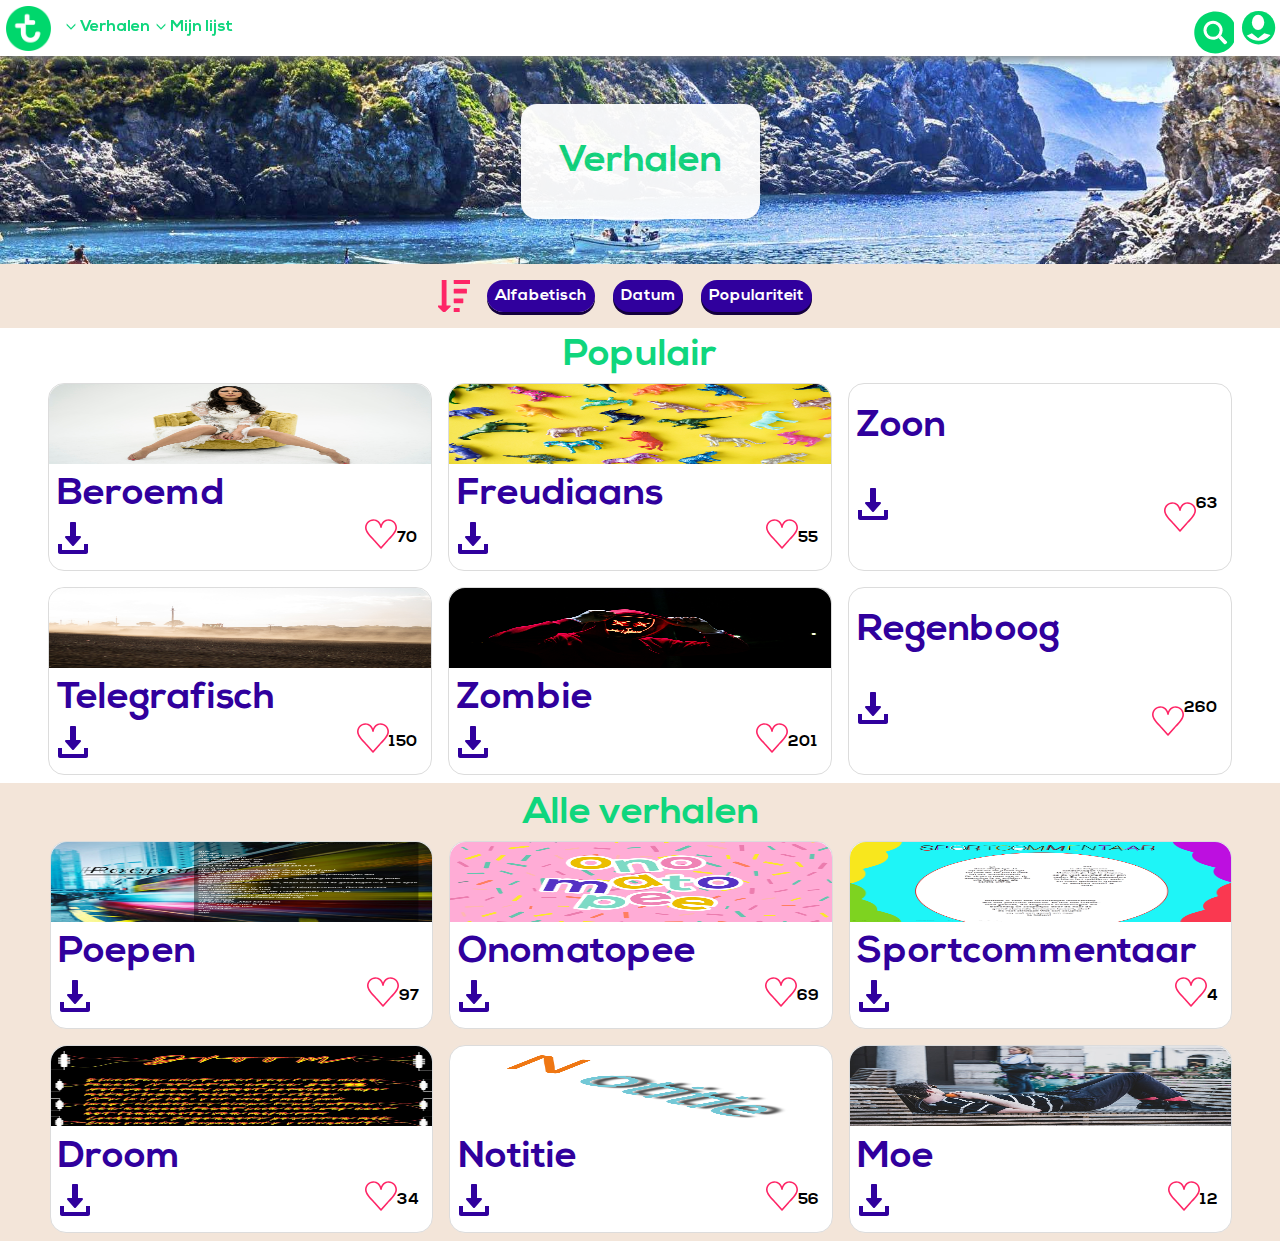
==== commit 12e95194: "verbeteringen" ====
--- a/index.html
+++ b/index.html
@@ -19,13 +19,13 @@
                 <li>
                     <a href="index.html" class="pijltje">Verhalen</a>
                 </li>
-                <li> <a href="mijnlijst.html" class="pijltje">
+                <li> <a href="mijnlijstleeg.html" class="pijltje">
                         <div class="melding"></div>
                         Mijn lijst
                     </a>
                 </li>
                 <li><button></button></li>
-                <li><a>
+                <li><a href="inloggen.html">
                         <div id="login"></div>
                     </a></li>
             </ul>
@@ -37,18 +37,18 @@
                 <button></button>
             </fieldset>
         </form>
+
         <h1>Verhalen</h1>
-
     </header>
 
 
     <form action="index.html">
         <ul>
             <li id="sorteer"></li>
-            <li>
-                <button>
+            <li id="alfa">
+                <a href="indexleegalfabetisch.html">
                     Alfabetisch
-                </button>
+                </a>
             </li>
             <li>
                 <button>
@@ -65,88 +65,6 @@
 
     <main>
         <section>
-            <h2>Verder lezen</h2>
-            <div>
-                <article>
-                    <a href="vanvadertotzoon.html">
-                        <img src="afbeeldingen/verhaal1.jpg" alt="" width="90">
-                        <h3>Van vader tot zoon</h3>
-                    </a>
-                    <footer>
-                        <img class="progressiebalk" src="afbeeldingen/progressie.svg" alt="">
-                        <button></button>
-                        <div>58</div>
-                    </footer>
-                </article>
-
-
-                <article>
-                    <a href="">
-                        <img src="afbeeldingen/boos.jpg" alt="">
-                        <h3>Paranoia</h3>
-                    </a>
-                    <footer>
-                        <img class="progressiebalk" src="afbeeldingen/progressie1.0.svg" alt="">
-                        <button></button>
-                        <div>98</div>
-                    </footer>
-                </article>
-
-
-                <article>
-                    <a href="">
-                        <img src="afbeeldingen/stoned.jpg" alt="" width="90">
-                        <h3>Stoned</h3>
-                    </a>
-                    <footer>
-                        <img class="progressiebalk" src="afbeeldingen/progressie2.0.svg" alt="">
-                        <button></button>
-                        <div>44</div>
-                    </footer>
-                </article>
-
-                <article>
-                    <a href="">
-                        <img src="afbeeldingen/alzheimer.jpg" alt="" width="90">
-                        <h3>Alzheimer</h3>
-                    </a>
-                    <footer>
-                        <img class="progressiebalk" src="afbeeldingen/progressie1.0.svg" alt="">
-                        <button></button>
-                        <div>42</div>
-                    </footer>
-                </article>
-
-
-                <article>
-                    <a href="">
-                        <img src="afbeeldingen/amina.jpg" alt="" width="90">
-                        <h3>Amina</h3>
-                    </a>
-                    <footer>
-                        <img class="progressiebalk" src="afbeeldingen/progressie.svg" alt="">
-                        <button></button>
-                        <div>61</div>
-                    </footer>
-                </article>
-
-
-                <article>
-                    <a href="">
-                        <img src="afbeeldingen/kater.jpg" alt="">
-                        <h3>Kater</h3>
-                    </a>
-                    <footer>
-                        <img class="progressiebalk" src="afbeeldingen/progressie2.0.svg" alt="">
-                        <button></button>
-                        <div>99</div>
-                    </footer>
-                </article>
-
-            </div>
-        </section>
-
-        <section>
             <h2>Populair</h2>
             <div>
 
@@ -160,8 +78,6 @@
                         <div>70</div>
                     </footer>
                 </article>
-
-
                 <article>
                     <a href="">
                         <img src="afbeeldingen/freudiaans.jpg" alt="" width="90">
@@ -172,8 +88,6 @@
                         <div>55</div>
                     </footer>
                 </article>
-
-
                 <article>
                     <a href="">
                         <img src="afbeeldingen/zoon.jpg" alt="" width="90">
@@ -184,8 +98,6 @@
                         <div>63</div>
                     </footer>
                 </article>
-
-
                 <article>
                     <a href="">
                         <img src="afbeeldingen/telegraaf.jpg" alt="" width="90">
@@ -218,83 +130,6 @@
                     <footer>
                         <button></button>
                         <div>260</div>
-                    </footer>
-                </article>
-
-            </div>
-        </section>
-
-        <section>
-            <h2>Aanbevolen</h2>
-            <div>
-                <article>
-                    <a href="">
-                        <img src="afbeeldingen/code.jpg" alt="" width="90">
-                        <h3>Code</h3>
-                    </a>
-                    <footer>
-                        <button></button>
-                        <div>333</div>
-                    </footer>
-                </article>
-
-
-                <article>
-                    <a href="">
-                        <img src="afbeeldingen/boers.jpg" alt="" width="90">
-                        <h3>Boers</h3>
-                    </a>
-                    <footer>
-                        <button></button>
-                        <div>7</div>
-                    </footer>
-                </article>
-
-
-                <article>
-                    <a href="">
-                        <img src="afbeeldingen/rondo.jpg" alt="" width="90">
-                        <h3>Rondo's</h3>
-                    </a>
-                    <footer>
-                        <button></button>
-                        <div>14</div>
-                    </footer>
-                </article>
-
-
-                <article>
-                    <a href="">
-                        <img src="afbeeldingen/blind.jpg" alt="" width="90">
-                        <h3>Blind</h3>
-                    </a>
-                    <footer>
-                        <button></button>
-                        <div>38</div>
-                    </footer>
-                </article>
-
-
-                <article>
-                    <a href="">
-                        <img src="afbeeldingen/doof.jpg" alt="" width="90">
-                        <h3>Doof</h3>
-                    </a>
-                    <footer>
-                        <button></button>
-                        <div>64</div>
-                    </footer>
-                </article>
-
-
-                <article>
-                    <a href="">
-                        <img src="afbeeldingen/verassing.jpg" alt="" width="90">
-                        <h3>Verassing</h3>
-                    </a>
-                    <footer>
-                        <button></button>
-                        <div>194</div>
                     </footer>
                 </article>
 
@@ -384,4 +219,4 @@
 
 
 
-</html>
+</html>--- a/stylesheet.css
+++ b/stylesheet.css
@@ -232,6 +232,10 @@
     opacity: 0;
 }
 
+.zoekknop {
+    background-image: url(afbeeldingen/zoek-icoonhover.svg);
+}
+
 .laatzien {
     opacity: 1;
 }
@@ -239,6 +243,7 @@
 #zoeken {
     padding: 0em;
     background: none;
+    margin-top: 1em;
 }
 
 #zoeken input {
@@ -253,19 +258,18 @@
     border-bottom-right-radius: .1rem;
     border-top-left-radius: .375rem;
     border-top-right-radius: .1rem;
-
-
 }
 
 #zoeken button {
+    background-color: #30009D;
     background-image: url(afbeeldingen/zoeken.svg);
     background-repeat: no-repeat;
     background-size: 1.5em;
     background-position: center;
-    padding-top: 1.2em;
-    padding-bottom: 0.6em;
+    padding-top: 1.6em;
+    padding-bottom: 1em;
     padding-right: 2em;
-    margin-left: -0.2em;
+    margin-left: -0.3em;
     border-bottom-left-radius: .1rem;
     border-bottom-right-radius: .375rem;
     border-top-left-radius: .1rem;
@@ -294,7 +298,6 @@
     opacity: 0.95;
     padding: 1em;
     margin: 0 auto;
-    /margin-top: 1.5em;
     border-radius: 1rem;
     display: table;
 }
@@ -331,14 +334,10 @@
     width: 100%;
 }
 
-
 article div {
     color: black;
 }
 
-article div img {
-    /margin-bottom: -.5em;
-}
 
 article footer {
     display: flex;
@@ -463,16 +462,12 @@
     background-image: url(afbeeldingen/melding.svg);
     background-size: 1.5em;
     background-repeat: no-repeat;
-    background-position: right;
+    background-position: left;
     padding-top: 1.5em;
     padding-right: 2em;
-    margin-left: 3.7em;
+    margin-left: 3.4em;
     margin-top: -0.88em;
     opacity: 0;
-
-    /*:transition {
-        opacity: 1;
-    }*/
 }
 
 .ping {
@@ -493,7 +488,6 @@
 
 .kruisje:hover {
     background-image: url(afbeeldingen/kruisjeroze.svg);
-
 }
 
 .show {
@@ -534,12 +528,13 @@
 }
 
 
+
 /*===========INLOGGEN===========*/
 
 #inloggen {
     margin-top: -10em;
     display: flex;
-
+    justify-content: center;
 }
 
 #lijn {
@@ -550,10 +545,13 @@
 }
 
 #divider {
+    transform: rotate(90deg);
     border: 0;
-    border-bottom: 1px dashed #e6e6e6;
-    background: #999;
-
+    border: .3px solid #e6e6e6;
+    background: #e6e6e6;
+    margin-left: 8.9em;
+    margin-top: 4em;
+    width: 8em;
 }
 
 legend {
@@ -561,7 +559,6 @@
     font-size: 1.5rem;
     padding-top: 2em;
     margin-bottom: -0.3em;
-
 }
 
 #email {
@@ -572,6 +569,7 @@
     font-size: 1rem;
     padding: 0.4em;
     margin-top: 0.1em;
+    margin-bottom: 1em;
     background-color: white;
 }
 
@@ -582,12 +580,10 @@
 
 #email:invalid {
     border-color: #FF0000;
-    background-color: #FF0000;
 }
 
 #email:valid {
     border-color: #0FD67D;
-    background-color: #0FD67D;
 
 }
 
@@ -599,7 +595,7 @@
     margin: 0.5em;
 }
 
-fieldset button {
+fieldset a {
     background-color: #FE2566;
     padding: 0.2em;
     border-radius: 6.25rem;
@@ -607,10 +603,12 @@
     color: white;
     border: none;
     box-shadow: 0px 3px 0px 0px #C92254;
-    margin-top: 0.5em;
-}
-
-fieldset button:hover {
+    margin-top: .5em;
+    padding: .5em;
+
+}
+
+fieldset a:hover {
     background-color: #fe608d;
     box-shadow: 0px 3px 0px 0px #c82254;
 }
@@ -619,17 +617,29 @@
     float: right;
     width: 40%;
     font-size: 1rem;
+    margin-top: -3em;
 }
 
 fieldset div:nth-of-type(2) {
     float: left;
-    width: 40%;
+    width: 60%;
 }
 
 fieldset img {
     padding-top: 1em;
     margin-left: 1.4em;
 }
+
+#colorchange {
+    background-color: #FE2566;
+    box-shadow: 0px 3px 0px 0px #C92254;
+}
+
+#colorchange:hover {
+    background-color: #fe608d;
+    box-shadow: 0px 3px 0px 0px #c82254;
+}
+
 
 #kleur {
     background: none;
@@ -700,10 +710,17 @@
 
     #inloggen {}
 
-    /form div:nth-of-type(2) {
+    form div:nth-of-type(3) {
         visibility: hidden;
     }
 
+    form div:nth-of-type(4) {
+        visibility: hidden;
+    }
+
+    fieldset div:nth-of-type(2) {
+        width: 40%;
+    }
 }
 
 /*===========LAPTOP FORMAAT===========*/
@@ -727,9 +744,16 @@
         justify-content: center;
     }
 
-
-    /#inloggen {
-        justify-content: center;
+    form div:nth-of-type(3) {
+        visibility: hidden;
+    }
+
+    form div:nth-of-type(4) {
+        visibility: hidden;
+    }
+
+    fieldset div:nth-of-type(2) {
+        width: 40%;
     }
 }
 
@@ -743,7 +767,7 @@
 @media (max-width: 29em) {
     #verhaalmobiel {
         display: block;
-        background-image: url(afbeeldingen/verhaalmobiel.gif);
+        background-image: url(afbeeldingen/verhaalmobiel1.gif);
     }
 
     #verhaaltablet {
@@ -759,7 +783,7 @@
 @media (min-width: 29em) and (max-width: 63.9em) {
     #verhaaltablet {
         /display: block;
-        background-image: url(afbeeldingen/verhaaltablet.gif);
+        background-image: url(afbeeldingen/verhaaltablet3.gif);
     }
 
     #verhaallaptop {
@@ -776,7 +800,7 @@
 @media (min-width: 64em) and (max-width: 162em) {
     #verhaalmobiel {
         display: none;
-        background-image: url(afbeeldingen/verhaallaptop.gif);
+        background-image: url(afbeeldingen/verhaallaptop3.gif);
     }
 
     #verhaaltablet {
